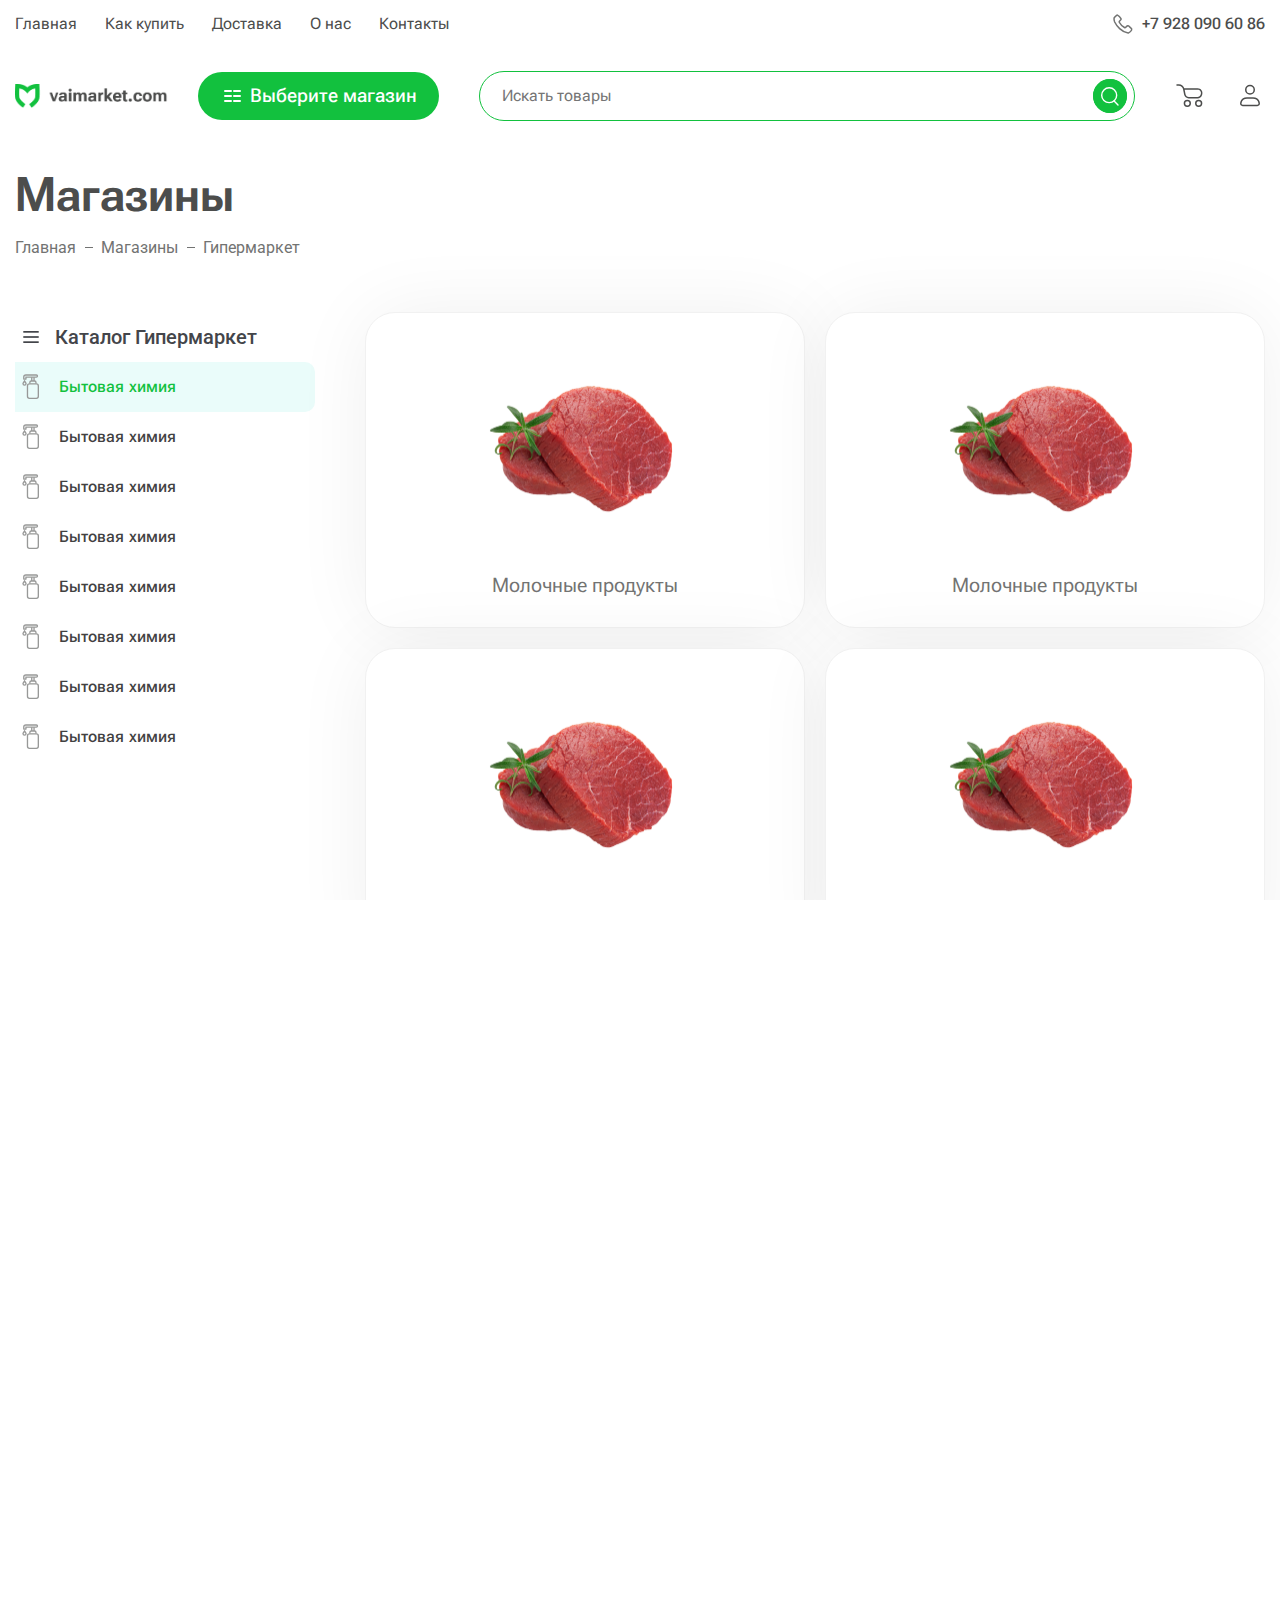
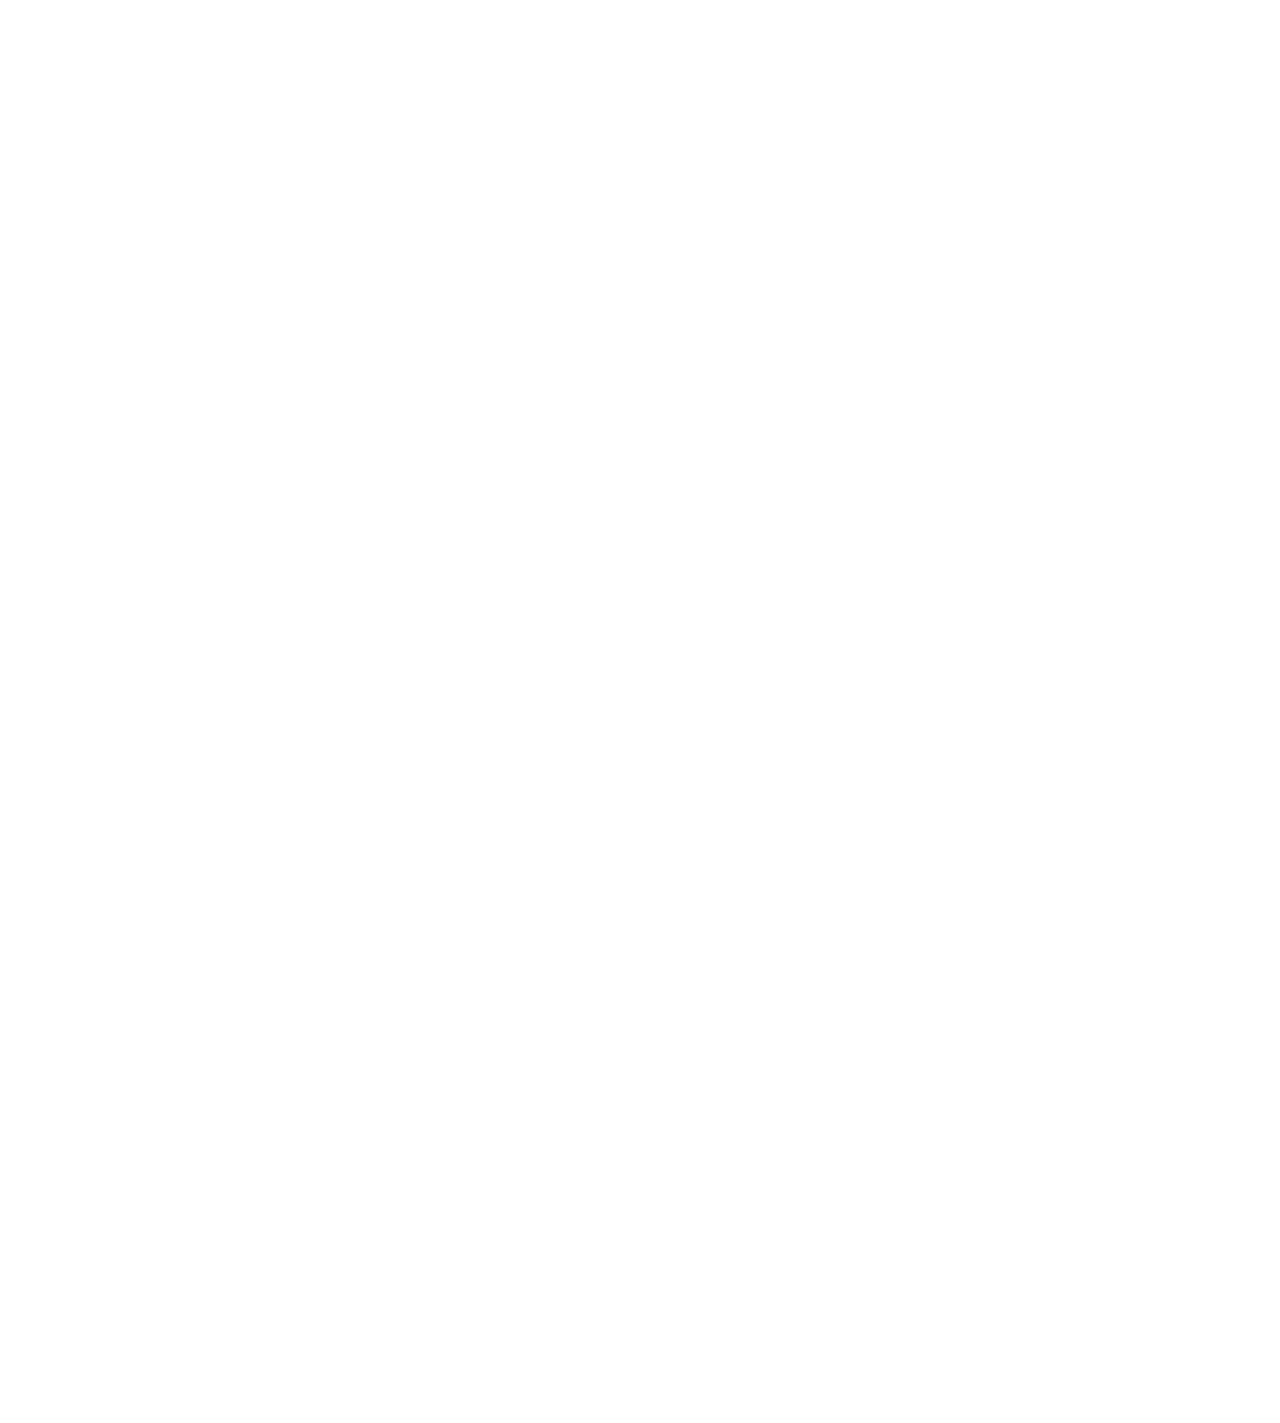
==== shop_page.html @ f9bbd8e8 "Добавлена новая страница" ====
<!DOCTYPE html>
<html lang="en">

<head>
    <meta charset="UTF-8">
    <meta name="viewport" content="width=device-width, initial-scale=1.0">
    <title>Document</title>
    <link rel="stylesheet" href="css/style.min.css">


</head>

<body>
<div class="wrapper">
    <section class="mobile-menu" id="mobile-menu">
        <div class="mobile-menu__container">
            <div class="mobile-menu__close js-close-mobile-menu">
                <img src="assets/icons/close.svg">
            </div>
        </div>
        <div class="mobile-menu__wrapper">
            <div class="mobile-menu__container">
                <div class="mobile-menu__title">
                    Магазины
                </div>
                <ul class="mobile-menu__items">
                    <li class="mobile-menu__item has-submenu" data-id="1">
                        <a href="/">
                            <span class="mobile-menu__item-text">
                                Ваймаркет
                            </span>
                            <span class="mobile-menu__item-icon"></span>
                        </a>
                        <div class="mobile-menu__submenu" data-parent-id="1">
                            <div class="mobile-menu__submenu-header">
                                <div class="mobile-menu__container">
                                    <div class="mobile-menu__submenu-title">

                                    </div>
                                    <div class="mobile-menu__submenu__close js-close-submenu">
                                        <img src="assets/icons/close.svg">
                                    </div>
                                </div>
                            </div>
                            <div class="mobile-menu__container">
                                <ul class="mobile-menu__items">
                                    <li class="mobile-menu__item has-submenu" data-id="2">
                                        <a href="/">
                                            <span class="mobile-menu__item-text">
                                                Под меню 1
                                            </span>
                                            <span class="mobile-menu__item-icon"></span>
                                        </a>
                                        <div class="mobile-menu__submenu" data-parent-id="2">
                                            <div class="mobile-menu__submenu-header">
                                                <div class="mobile-menu__container">
                                                    <div class="mobile-menu__submenu-title">

                                                    </div>
                                                    <div class="mobile-menu__submenu__close js-close-submenu">
                                                        <img src="assets/icons/close.svg">
                                                    </div>
                                                </div>
                                            </div>
                                            <div class="mobile-menu__container">
                                                <ul class="mobile-menu__items">
                                                    <li class="mobile-menu__item" data-id="3">
                                                        <a href="/">
                                                            <span class="mobile-menu__item-text">
                                                                Под под меню 1
                                                            </span>
                                                            <span class="mobile-menu__item-icon"></span>
                                                        </a>
                                                    </li>
                                                </ul>
                                            </div>
                                        </div>
                                    </li>
                                </ul>
                            </div>
                        </div>
                    </li>
                    <li class="mobile-menu__item " data-id="12">
                        <a href="/">
                            <span class="mobile-menu__item-text">
                                Ингфермер
                            </span>
                            <span class="mobile-menu__item-icon"></span>
                        </a>
                    </li>
                    <li class="mobile-menu__item has-submenu" data-id="22">
                        <a href="/">
                            <span class="mobile-menu__item-text">
                                Гипермаркет
                            </span>
                            <span class="mobile-menu__item-icon"></span>
                        </a>
                        <div class="mobile-menu__submenu" data-parent-id="22">
                            <div class="mobile-menu__submenu-header">
                                <div class="mobile-menu__container">
                                    <div class="mobile-menu__submenu-title">

                                    </div>
                                    <div class="mobile-menu__submenu__close js-close-submenu">
                                        <img src="assets/icons/close.svg">
                                    </div>
                                </div>
                            </div>
                            <div class="mobile-menu__container">
                                <ul class="mobile-menu__items">
                                    <li class="mobile-menu__item" data-id="5">
                                        <a href="/">
                                            <span class="mobile-menu__item-text">
                                                Под меню 1
                                            </span>
                                            <span class="mobile-menu__item-icon"></span>
                                        </a>
                                    </li>
                                </ul>
                            </div>
                        </div>
                    </li>
                    <li class="mobile-menu__item has-submenu" data-id="32">
                        <a href="/">
                            <span class="mobile-menu__item-text">
                                Плиевский склад
                            </span>
                            <span class="mobile-menu__item-icon"></span>
                        </a>
                        <div class="mobile-menu__submenu" data-parent-id="32">
                            <div class="mobile-menu__submenu-header">
                                <div class="mobile-menu__container">
                                    <div class="mobile-menu__submenu-title">

                                    </div>
                                    <div class="mobile-menu__submenu__close js-close-submenu">
                                        <img src="assets/icons/close.svg">
                                    </div>
                                </div>
                            </div>
                            <div class="mobile-menu__container">
                                <ul class="mobile-menu__items">
                                    <li class="mobile-menu__item" data-id="5">
                                        <a href="/">
                                            <span class="mobile-menu__item-text">
                                                Под меню 1
                                            </span>
                                            <span class="mobile-menu__item-icon"></span>
                                        </a>
                                    </li>
                                </ul>
                            </div>
                        </div>
                    </li>
                    <li class="mobile-menu__item has-submenu" data-id="42">
                        <a href="/">
                            <span class="mobile-menu__item-text">
                                Дейли
                            </span>
                            <span class="mobile-menu__item-icon"></span>
                        </a>
                        <div class="mobile-menu__submenu" data-parent-id="42">
                            <div class="mobile-menu__submenu-header">
                                <div class="mobile-menu__container">
                                    <div class="mobile-menu__submenu-title">

                                    </div>
                                    <div class="mobile-menu__submenu__close js-close-submenu">
                                        <img src="assets/icons/close.svg">
                                    </div>
                                </div>
                            </div>
                            <div class="mobile-menu__container">
                                <ul class="mobile-menu__items">
                                    <li class="mobile-menu__item" data-id="5">
                                        <a href="/">
                                            <span class="mobile-menu__item-text">
                                                Под меню 1
                                            </span>
                                            <span class="mobile-menu__item-icon"></span>
                                        </a>
                                    </li>
                                </ul>
                            </div>
                        </div>
                    </li>
                    <li class="mobile-menu__item has-submenu" data-id="52">
                        <a href="/">
                            <span class="mobile-menu__item-text">
                                Эдем
                            </span>
                            <span class="mobile-menu__item-icon"></span>
                        </a>
                        <div class="mobile-menu__submenu" data-parent-id="52">
                            <div class="mobile-menu__submenu-header">
                                <div class="mobile-menu__container">
                                    <div class="mobile-menu__submenu-title">

                                    </div>
                                    <div class="mobile-menu__submenu__close js-close-submenu">
                                        <img src="assets/icons/close.svg">
                                    </div>
                                </div>
                            </div>
                            <div class="mobile-menu__container">
                                <ul class="mobile-menu__items">
                                    <li class="mobile-menu__item" data-id="5">
                                        <a href="/">
                                            <span class="mobile-menu__item-text">
                                                Под меню 1
                                            </span>
                                            <span class="mobile-menu__item-icon"></span>
                                        </a>
                                    </li>
                                </ul>
                            </div>
                        </div>
                    </li>
                </ul>
                <hr>
                <ul class="mobile-menu__items">
                    <li class="mobile-menu__item has-submenu" data-id="10">
                        <a href="/">
                            <span class="mobile-menu__item-text">
                                Помощь покупателям
                            </span>
                            <span class="mobile-menu__item-icon"></span>
                        </a>
                        <div class="mobile-menu__submenu" data-parent-id="10">
                            <div class="mobile-menu__submenu-header">
                                <div class="mobile-menu__container">
                                    <div class="mobile-menu__submenu-title">
                                    </div>
                                    <div class="mobile-menu__submenu__close js-close-submenu">
                                        <img src="assets/icons/close.svg">
                                    </div>
                                </div>
                            </div>
                            <div class="mobile-menu__container">
                                <ul class="mobile-menu__items">
                                    <li class="mobile-menu__item" data-id="11">
                                        <a href="/">
                                            <span class="mobile-menu__item-text">
                                                Как купить?
                                            </span>
                                            <span class="mobile-menu__item-icon"></span>
                                        </a>
                                    </li>
                                    <li class="mobile-menu__item" data-id="12">
                                        <a href="/">
                                            <span class="mobile-menu__item-text">
                                                Доставка
                                            </span>
                                            <span class="mobile-menu__item-icon"></span>
                                        </a>
                                    </li>
                                    <li class="mobile-menu__item" data-id="13">
                                        <a href="/">
                                            <span class="mobile-menu__item-text">
                                                О нас
                                            </span>
                                            <span class="mobile-menu__item-icon"></span>
                                        </a>
                                    </li>
                                    <li class="mobile-menu__item" data-id="14">
                                        <a href="/">
                                            <span class="mobile-menu__item-text">
                                                Контакты
                                            </span>
                                            <span class="mobile-menu__item-icon"></span>
                                        </a>
                                    </li>
                                </ul>
                            </div>
                        </div>
                    </li>
                </ul>
            </div>
        </div>
        <div class="mobile-menu__footer">
            <div class="mobile-menu__container">
                <a href="/" class="button button--block button--success mobile-menu__button">
                    <img src="assets/icons/phone_white_icon.svg">
                    <span>+7 928 090-60-86</span>
                </a>
            </div>
        </div>
    </section>
    <header class="header">

        <div class="container">
            <div class="header__wrapper">
                <div class="header__top-bar">
                    <div class="header__nav">
                        <div class="nav">
                            <div class="nav__items">
                                <a class="nav__item">Главная</a>
                                <a class="nav__item">Как купить</a>
                                <a class="nav__item">Доставка</a>
                                <a class="nav__item">О нас</a>
                                <a class="nav__item">Контакты</a>
                            </div>
                        </div>
                    </div>
                    <div class="header__contacts">
                        <div class="contacts">
                            <a class="contacts__phone contacts__phone--with-icon">
                                <span class="contacts__phone-icon"><img src="assets/icons/phone_icon.svg"></span>
                                <span class="contacts__phone-text">+7 928 090 60 86</span>
                            </a>
                        </div>
                    </div>
                </div>
                <div class="header__main">
                    <div class="header__main-left">
                        <div class="header__main-toggle-menu">
                            <button class="toggle-menu js-toggle-menu">
                                <img src="assets/icons/bar_mobile.svg" class="shops-button__icon">
                            </button>
                        </div>
                        <a href="/" class="header__main-logo">
                            <img src="assets/images/logo.png" alt="vaimarket.com" class="logo">
                        </a>
                        <div class="header__main-shops">
                            <button class="shops-button">
                                <img src="assets/icons/bar_icon.svg" class="shops-button__icon">
                                <span class="shops-button__text">Выберите магазин</span>
                            </button>
                        </div>
                    </div>
                    <div class="header__main-center" id="mobile-search">
                        <div class="header__main-search">
                            <div class="search">
                                <input type="text" placeholder="Искать товары" class="search__input">
                                <button class="search__clear-button hide">
                                    <img src="assets/icons/close.svg">
                                </button>
                                <button class="search__button">
                                    <img src="assets/icons/search_icon.svg">
                                </button>
                            </div>
                        </div>
                    </div>
                    <div class="header__main-right">
                        <div class="header__main-controls">
                            <a class="search-button js-open-search">
                                <img src="assets/icons/search_light_icon.svg">
                            </a>
                            <a href="/" class="basket-button">
                                <img src="assets/icons/basket_icon.svg">
                            </a>
                            <a href="/" class="account-button">
                                <img src="assets/icons/user_icon.svg">
                            </a>
                        </div>
                    </div>


                </div>
            </div>
        </div>

    </header>
    <main class="main">
        <section class="page-info">
            <div class="container">
                <div class="page-info__navigation">
                    <a class="page-info__navigation-back-link">
                        Назад
                    </a>
                </div>
                <h1 class="page-info__title">Магазины</h1>
                <div class="page-info__breadcrumbs">
                    <div class="breadcrumbs">
                        <ul class="breadcrumbs__items">
                            <li class="breadcrumbs__item"><a href="">Главная</a></li>
                            <li class="breadcrumbs__item"><a href="">Магазины</a></li>
                            <li class="breadcrumbs__item"><a href="">Гипермаркет</a></li>
                        </ul>
                    </div>
                </div>
            </div>
        </section>
        <div class="container">
            <section class="content-with-sidebar">
                <div class="sidebar">
                    <div class="menu-catalog">
                        <div class="menu-catalog__header">
                            <img src="assets/icons/bar_black_icon.svg" class="menu-catalog__header-icon">
                            <div class="menu-catalog__header-title">
                                Каталог <span clss="js-shop-name">Гипермаркет</span>
                            </div>
                        </div>
                        <div class="menu-catalog__content">
                            <ul class="menu-catalog__items">
                                <li class="menu-catalog__item selected">
                                    <a href="">
                                        <img src="assets/icons/category/chemistry.svg" class="menu-catalog__item-icon">
                                        <span class="menu-catalog__item-text">
                                            Бытовая химия
                                        </span>
                                    </a>
                                </li>
                                <li class="menu-catalog__item">
                                    <a href="">
                                        <img src="assets/icons/category/chemistry.svg" class="menu-catalog__item-icon">
                                        <span class="menu-catalog__item-text">
                                            Бытовая химия
                                        </span>
                                    </a>
                                </li>
                                <li class="menu-catalog__item">
                                    <a href="">
                                        <img src="assets/icons/category/chemistry.svg" class="menu-catalog__item-icon">
                                        <span class="menu-catalog__item-text">
                                            Бытовая химия
                                        </span>
                                    </a>
                                </li>
                                <li class="menu-catalog__item">
                                    <a href="">
                                        <img src="assets/icons/category/chemistry.svg" class="menu-catalog__item-icon">
                                        <span class="menu-catalog__item-text">
                                            Бытовая химия
                                        </span>
                                    </a>
                                </li>
                                <li class="menu-catalog__item">
                                    <a href="">
                                        <img src="assets/icons/category/chemistry.svg" class="menu-catalog__item-icon">
                                        <span class="menu-catalog__item-text">
                                            Бытовая химия
                                        </span>
                                    </a>
                                </li>
                                <li class="menu-catalog__item">
                                    <a href="">
                                        <img src="assets/icons/category/chemistry.svg" class="menu-catalog__item-icon">
                                        <span class="menu-catalog__item-text">
                                            Бытовая химия
                                        </span>
                                    </a>
                                </li>
                                <li class="menu-catalog__item">
                                    <a href="">
                                        <img src="assets/icons/category/chemistry.svg" class="menu-catalog__item-icon">
                                        <span class="menu-catalog__item-text">
                                            Бытовая химия
                                        </span>
                                    </a>
                                </li>
                                <li class="menu-catalog__item">
                                    <a href="">
                                        <img src="assets/icons/category/chemistry.svg" class="menu-catalog__item-icon">
                                        <span class="menu-catalog__item-text">
                                            Бытовая химия
                                        </span>
                                    </a>
                                </li>
                            </ul>
                        </div>
                    </div>
<!--                    <div class="manager-card">-->
<!--                        <div class="manager-card__image">-->
<!--                            <img src="assets/images/blocks/manager-card/manager.png" alt="">-->
<!--                        </div>-->
<!--                        <div class="manager-card__text">Ваш менеджер</div>-->
<!--                        <div class="manager-card__name">Фатима</div>-->
<!--                        <a class="manager-card__phone">+79280906086</a>-->
<!--                        <hr>-->
<!--                        <a class="manager-card__link">Задать вопрос</a>-->
<!--                    </div>-->
                </div>
                <div class="content">
                    <section class="cards-category">
                        <div class="cards-category__items">
                            <a class="cards-category__item">
                                <div class="cards-category__item-image">
                                    <img src="assets/images/cards_category/category.png">
                                </div>
                                <div class="cards-category__item-title">
                                    Молочные продукты
                                </div>
                            </a>
                            <a class="cards-category__item">
                                <div class="cards-category__item-image">
                                    <img src="assets/images/cards_category/category.png">
                                </div>
                                <div class="cards-category__item-title">
                                    Молочные продукты
                                </div>
                            </a>
                            <a class="cards-category__item">
                                <div class="cards-category__item-image">
                                    <img src="assets/images/cards_category/category.png">
                                </div>
                                <div class="cards-category__item-title">
                                    Молочные продукты
                                </div>
                            </a>
                            <a class="cards-category__item">
                                <div class="cards-category__item-image">
                                    <img src="assets/images/cards_category/category.png">
                                </div>
                                <div class="cards-category__item-title">
                                    Молочные продукты
                                </div>
                            </a>
                            <a class="cards-category__item">
                                <div class="cards-category__item-image">
                                    <img src="assets/images/cards_category/category.png">
                                </div>
                                <div class="cards-category__item-title">
                                    Молочные продукты
                                </div>
                            </a>
                            <a class="cards-category__item">
                                <div class="cards-category__item-image">
                                    <img src="assets/images/cards_category/category.png">
                                </div>
                                <div class="cards-category__item-title">
                                    Молочные продукты
                                </div>
                            </a>
                            <a class="cards-category__item">
                                <div class="cards-category__item-image">
                                    <img src="assets/images/cards_category/category.png">
                                </div>
                                <div class="cards-category__item-title">
                                    Молочные продукты
                                </div>
                            </a>
                            <a class="cards-category__item">
                                <div class="cards-category__item-image">
                                    <img src="assets/images/cards_category/category.png">
                                </div>
                                <div class="cards-category__item-title">
                                    Молочные продукты
                                </div>
                            </a>
                            <a class="cards-category__item">
                                <div class="cards-category__item-image">
                                    <img src="assets/images/cards_category/category.png">
                                </div>
                                <div class="cards-category__item-title">
                                    Молочные продукты
                                </div>
                            </a>
                        </div>
                    </section>
                </div>
            </section>
        </div>
        <section class="products-slider-section">
            <div class="container">
                <div class="products-slider-section__title">Хиты продаж</div>
                <div class="products-slider-section__content">
                    <div class="product-slider ">
                        <div class="product-slider__items js-product-slider">
                            <div class="product-slider__item">
                                <div class="product-slider__item-mark product-slider__item-mark--red">
                                    -30%
                                </div>
                                <div class="product-slider__item-image">
                                    <img src="assets/images/blocks/product-slider/image.png">
                                </div>
                                <div class="product-slider__item-price">
                                    <div class="price">
                                        <div class="price__current">
                                            <span class="price__current-value">350</span>
                                            <span class="price__current-unit">₽/кг</span>
                                        </div>
                                        <div class="price__old">
                                            <span class="price__old-value">500</span>
                                            <span class="price__old-unit">₽/кг</span>
                                        </div>
                                    </div>
                                </div>
                                <div class="product-slider__item-title">
                                    Детская каша НАН
                                </div>
                                <div class="product-slider__item-amount product-slider__item-amount--yellow">Мало</div>
                                <div class="product-slider__item-controls">
                                    <button class="button button--primary button--block">В корзину</button>
                                </div>
                            </div>
                            <div class="product-slider__item">
                                <div class="product-slider__item-mark product-slider__item-mark--green">
                                    Хит!
                                </div>
                                <div class="product-slider__item-image">
                                    <img src="assets/images/blocks/product-slider/image.png">
                                </div>
                                <div class="product-slider__item-price">
                                    <div class="price">
                                        <div class="price__current">
                                            <span class="price__current-value">350</span>
                                            <span class="price__current-unit">₽/кг</span>
                                        </div>
                                        <div class="price__old">
                                            <span class="price__old-value">500</span>
                                            <span class="price__old-unit">₽/кг</span>
                                        </div>
                                    </div>
                                </div>
                                <div class="product-slider__item-title">
                                    Детская каша НАН
                                </div>
                                <div class="product-slider__item-amount product-slider__item-amount--red">Нет на
                                    складе
                                </div>
                                <div class="product-slider__item-controls">
                                    <button class="button button--primary button--block">В корзину</button>
                                </div>
                            </div>
                            <div class="product-slider__item">
                                <div class="product-slider__item-mark product-slider__item-mark--green ">
                                    Хит!
                                </div>
                                <div class="product-slider__item-image">
                                    <img src="assets/images/blocks/product-slider/image.png">
                                </div>
                                <div class="product-slider__item-price">
                                    <div class="price">
                                        <div class="price__current">
                                            <span class="price__current-value">350</span>
                                            <span class="price__current-unit">₽/кг</span>
                                        </div>
                                        <div class="price__old">
                                            <span class="price__old-value">500</span>
                                            <span class="price__old-unit">₽/кг</span>
                                        </div>
                                    </div>
                                </div>
                                <div class="product-slider__item-title">
                                    Детская каша НАН
                                </div>
                                <div class="product-slider__item-amount product-slider__item-amount--green">Много</div>
                                <div class="product-slider__item-controls">
                                    <button class="button button--primary button--block">В корзину</button>
                                </div>
                            </div>
                            <div class="product-slider__item">
                                <div class="product-slider__item-mark product-slider__item-mark--green ">
                                    Хит!
                                </div>
                                <div class="product-slider__item-image">
                                    <img src="assets/images/blocks/product-slider/image.png">
                                </div>
                                <div class="product-slider__item-price">
                                    <div class="price">
                                        <div class="price__current">
                                            <span class="price__current-value">350</span>
                                            <span class="price__current-unit">₽/кг</span>
                                        </div>
                                        <div class="price__old">
                                            <span class="price__old-value">500</span>
                                            <span class="price__old-unit">₽/кг</span>
                                        </div>
                                    </div>
                                </div>
                                <div class="product-slider__item-title">
                                    Детская каша НАН
                                </div>
                                <div class="product-slider__item-amount product-slider__item-amount--yellow">Мало</div>
                                <div class="product-slider__item-controls">
                                    <button class="button button--primary button--block">В корзину</button>
                                </div>
                            </div>
                            <div class="product-slider__item">
                                <div class="product-slider__item-mark product-slider__item-mark--green ">
                                    Хит!
                                </div>
                                <div class="product-slider__item-image">
                                    <img src="assets/images/blocks/product-slider/image.png">
                                </div>
                                <div class="product-slider__item-price">
                                    <div class="price">
                                        <div class="price__current">
                                            <span class="price__current-value">350</span>
                                            <span class="price__current-unit">₽/кг</span>
                                        </div>
                                        <div class="price__old">
                                            <span class="price__old-value">500</span>
                                            <span class="price__old-unit">₽/кг</span>
                                        </div>
                                    </div>
                                </div>
                                <div class="product-slider__item-title">
                                    Детская каша НАН
                                </div>
                                <div class="product-slider__item-amount product-slider__item-amount--yellow">Мало</div>
                                <div class="product-slider__item-controls">
                                    <button class="button button--primary button--block">В корзину</button>
                                </div>
                            </div>
                            <div class="product-slider__item">
                                <div class="product-slider__item-mark product-slider__item-mark--green ">
                                    Хит!
                                </div>
                                <div class="product-slider__item-image">
                                    <img src="assets/images/blocks/product-slider/image.png">
                                </div>
                                <div class="product-slider__item-price">
                                    <div class="price">
                                        <div class="price__current">
                                            <span class="price__current-value">350</span>
                                            <span class="price__current-unit">₽/кг</span>
                                        </div>
                                        <div class="price__old">
                                            <span class="price__old-value">500</span>
                                            <span class="price__old-unit">₽/кг</span>
                                        </div>
                                    </div>
                                </div>
                                <div class="product-slider__item-title">
                                    Детская каша НАН
                                </div>
                                <div class="product-slider__item-amount product-slider__item-amount--yellow">Мало</div>
                                <div class="product-slider__item-controls">
                                    <button class="button button--primary button--block">В корзину</button>
                                </div>
                            </div>
                            <div class="product-slider__item">
                                <div class="product-slider__item-mark product-slider__item-mark--green ">
                                    Хит!
                                </div>
                                <div class="product-slider__item-image">
                                    <img src="assets/images/blocks/product-slider/image.png">
                                </div>
                                <div class="product-slider__item-price">
                                    <div class="price">
                                        <div class="price__current">
                                            <span class="price__current-value">350</span>
                                            <span class="price__current-unit">₽/кг</span>
                                        </div>
                                        <div class="price__old">
                                            <span class="price__old-value">500</span>
                                            <span class="price__old-unit">₽/кг</span>
                                        </div>
                                    </div>
                                </div>
                                <div class="product-slider__item-title">
                                    Детская каша НАН
                                </div>
                                <div class="product-slider__item-amount product-slider__item-amount--yellow">Мало</div>
                                <div class="product-slider__item-controls">
                                    <button class="button button--primary button--block">В корзину</button>
                                </div>
                            </div>
                            <div class="product-slider__item">
                                <div class="product-slider__item-mark product-slider__item-mark--green ">
                                    Хит!
                                </div>
                                <div class="product-slider__item-image">
                                    <img src="assets/images/blocks/product-slider/image.png">
                                </div>
                                <div class="product-slider__item-price">
                                    <div class="price">
                                        <div class="price__current">
                                            <span class="price__current-value">350</span>
                                            <span class="price__current-unit">₽/кг</span>
                                        </div>
                                        <div class="price__old">
                                            <span class="price__old-value">500</span>
                                            <span class="price__old-unit">₽/кг</span>
                                        </div>
                                    </div>
                                </div>
                                <div class="product-slider__item-title">
                                    Детская каша НАН
                                </div>
                                <div class="product-slider__item-amount product-slider__item-amount--yellow">Мало</div>
                                <div class="product-slider__item-controls">
                                    <button class="button button--primary button--block">В корзину</button>
                                </div>
                            </div>
                        </div>
                        <div class="product-slider__controls">
                            <button class="button button--default button--block js-show-more-products">
                                <span>Показать ещё</span>
                                <span class="button__icon button__icon--right"><img src="assets/icons/arrow.svg"</span>
                            </button>
                        </div>
                    </div>
                </div>
            </div>
        </section>
    </main>
    <footer class="footer">
        <div class="container">
            <div class="footer__wrapper">
                <div class="footer__top-bar">
                    <a href="/" class="footer__logo">
                        <img src="assets/images/logo.png" class="logo">
                    </a>
                    <div class="footer__app-links">
                        <div class="app-links">
                            <div class="app-links__items">
                                <a href="" class="app-links__item">
                                    <img src="assets/images/gplay.png">
                                </a>
                                <a href="" class="app-links__item">
                                    <img src="assets/images/appstore.png">
                                </a>
                            </div>
                        </div>
                    </div>
                </div>
                <div class="footer__main">
                    <div class="footer__main-left">
                        <div class="footer-menu">
                            <ul class="footer-menu__items footer-menu__items--mobile">
                                <li>
                                    <a class="footer-menu__item">Как купить</a>
                                </li>
                                <li>
                                    <a class="footer-menu__item">Доставка</a>
                                </li>
                                <li>
                                    <a class="footer-menu__item">Контакты</a>
                                </li>
                                <li>
                                    <a class="footer-menu__item">О нас</a>
                                </li>
                            </ul>
                            <ul class="footer-menu__items">
                                <li>
                                    <a class="footer-menu__item">Как купить</a>
                                </li>
                                <li>
                                    <a class="footer-menu__item">Доставка</a>
                                </li>
                                <li>
                                    <a class="footer-menu__item">Акции</a>
                                </li>
                            </ul>
                            <ul class="footer-menu__items hidden-mobile">
                                <li>
                                    <a class="footer-menu__item">Контакты</a>
                                </li>
                                <li>
                                    <a class="footer-menu__item">О нас</a>
                                </li>
                                <li>
                                    <a class="footer-menu__item">Партнерам</a>
                                </li>
                            </ul>
                            <ul class="footer-menu__items hidden-mobile">
                                <li>
                                    <a class="footer-menu__item">Вопросы и ответы</a>
                                </li>
                                <li>
                                    <a class="footer-menu__item">Вакансии</a>
                                </li>
                            </ul>
                        </div>
                        <div class="footer-copyright">
                            2022 vaimarket - Правила использования
                        </div>
                    </div>
                    <div class="footer__main-right">
                        <div class="footer-contacts">
                            <div class="footer-contacts__phone">
                                <img src="assets/icons/phone_icon.svg" alt="" class="footer-contacts__icon">
                                +79280906086
                            </div>
                            <div class="footer-contacts__email">
                                <img src="assets/icons/emai_icon.svg" alt="" class="footer-contacts__icon">
                                vaimarket.com@gmail.com
                            </div>
                        </div>
                        <div class="footer-subscribe">
                            <a href="/" class="footer-subscribe__button">
                                <span class="footer-subscribe__button-icon"><img src="assets/icons/tg_light.svg"></span>
                                <span class="footer-subscribe__button-text">Подписаться на рассылку</span>
                            </a>
                        </div>
                        <div class="footer-social">
                            <div class="social">
                                <div class="social__items">
                                    <a href="/" class="social__item">
                                        <img src="assets/icons/instagram'.svg">
                                    </a>
                                    <a href="/" class="social__item">
                                        <img src="assets/icons/tg.svg">
                                    </a>
                                    <a href="/" class="social__item">
                                        <img src="assets/icons/vk.svg">
                                    </a>
                                </div>
                            </div>
                        </div>
                    </div>
                </div>
            </div>
        </div>
    </footer>
</div>
<script src="js/main.min.js"></script>
</body>

</html>
---- css/style.min.css ----
@import"https://fonts.googleapis.com/css2?family=Roboto:wght@400;500&display=swap";@import"https://fonts.googleapis.com/css2?family=Roboto+Flex:opsz,wght@8..144,400;8..144,500;8..144,600;8..144,700&display=swap";html{-webkit-box-sizing:border-box;box-sizing:border-box}*,*::after,*::before{-webkit-box-sizing:inherit;box-sizing:inherit}ul[class],ol[class]{padding:0}body,h1,h2,h3,h4,h5,h6,p,ul,ol,li,figure,figcaption,blockquote,dl,dd{margin:0}ul[class]{list-style:none}img{max-width:100%;display:block}input,button,textarea,select{font:inherit}a{text-decoration:none}button{background:rgba(0,0,0,0);border:none;padding:0;cursor:pointer}.slick-slider{position:relative;display:block;-webkit-box-sizing:border-box;box-sizing:border-box;-webkit-touch-callout:none;-webkit-user-select:none;-moz-user-select:none;-ms-user-select:none;user-select:none;-ms-touch-action:pan-y;touch-action:pan-y;-webkit-tap-highlight-color:rgba(0,0,0,0)}.slick-list{position:relative;overflow:hidden;display:block;margin:0;padding:0}.slick-list:focus{outline:none}.slick-list.dragging{cursor:pointer;cursor:hand}.slick-slider .slick-track,.slick-slider .slick-list{-webkit-transform:translate3d(0, 0, 0);-ms-transform:translate3d(0, 0, 0);transform:translate3d(0, 0, 0)}.slick-track{position:relative;left:0;top:0;display:block;margin-left:auto;margin-right:auto}.slick-track:before,.slick-track:after{content:"";display:table}.slick-track:after{clear:both}.slick-loading .slick-track{visibility:hidden}.slick-slide{float:left;height:100%;min-height:1px;display:none}[dir=rtl] .slick-slide{float:right}.slick-slide img{display:block}.slick-slide.slick-loading img{display:none}.slick-slide.dragging img{pointer-events:none}.slick-initialized .slick-slide{display:block}.slick-loading .slick-slide{visibility:hidden}.slick-vertical .slick-slide{display:block;height:auto;border:1px solid rgba(0,0,0,0)}.slick-arrow.slick-hidden{display:none}.slick-loading .slick-list{background:#fff url("./ajax-loader.gif") center center no-repeat}@font-face{font-family:"slick";src:url("./fonts/slick.eot");src:url("./fonts/slick.eot?#iefix") format("embedded-opentype"),url("./fonts/slick.woff") format("woff"),url("./fonts/slick.ttf") format("truetype"),url("./fonts/slick.svg#slick") format("svg");font-weight:normal;font-style:normal}.slick-prev,.slick-next{position:absolute;display:block;height:20px;width:20px;line-height:0px;font-size:0px;cursor:pointer;background:rgba(0,0,0,0);color:rgba(0,0,0,0);top:50%;-webkit-transform:translate(0, -50%);-ms-transform:translate(0, -50%);transform:translate(0, -50%);padding:0;border:none;outline:none}.slick-prev:hover,.slick-prev:focus,.slick-next:hover,.slick-next:focus{outline:none;background:rgba(0,0,0,0);color:rgba(0,0,0,0)}.slick-prev:hover:before,.slick-prev:focus:before,.slick-next:hover:before,.slick-next:focus:before{opacity:1}.slick-prev.slick-disabled:before,.slick-next.slick-disabled:before{opacity:.25}.slick-prev:before,.slick-next:before{font-family:"slick";font-size:20px;line-height:1;color:#fff;opacity:.75;-webkit-font-smoothing:antialiased;-moz-osx-font-smoothing:grayscale}.slick-prev{left:-25px}[dir=rtl] .slick-prev{left:auto;right:-25px}.slick-prev:before{content:"←"}[dir=rtl] .slick-prev:before{content:"→"}.slick-next{right:-25px}[dir=rtl] .slick-next{left:-25px;right:auto}.slick-next:before{content:"→"}[dir=rtl] .slick-next:before{content:"←"}.slick-dotted.slick-slider{margin-bottom:30px}.slick-dots{position:absolute;bottom:-25px;list-style:none;display:block;text-align:center;padding:0;margin:0;width:100%}.slick-dots li{position:relative;display:inline-block;height:20px;width:20px;margin:0 5px;padding:0;cursor:pointer}.slick-dots li button{border:0;background:rgba(0,0,0,0);display:block;height:20px;width:20px;outline:none;line-height:0px;font-size:0px;color:rgba(0,0,0,0);padding:5px;cursor:pointer}.slick-dots li button:hover,.slick-dots li button:focus{outline:none}.slick-dots li button:hover:before,.slick-dots li button:focus:before{opacity:1}.slick-dots li button:before{position:absolute;top:0;left:0;content:"•";width:20px;height:20px;font-family:"slick";font-size:6px;line-height:20px;text-align:center;color:#000;opacity:.25;-webkit-font-smoothing:antialiased;-moz-osx-font-smoothing:grayscale}.slick-dots li.slick-active button:before{color:#000;opacity:.75}html,body{height:100%;background:#fff;font-size:14px;color:#4c4d4c;font-family:"Roboto Flex",sans-serif;overflow-x:hidden}@media(min-width: 767.98px){html,body{font-size:16px}}.wrapper{display:-webkit-box;display:-ms-flexbox;display:flex;-webkit-box-orient:vertical;-webkit-box-direction:normal;-ms-flex-direction:column;flex-direction:column;min-height:100%;padding-top:54px}@media(min-width: 767.98px){.wrapper{padding-top:0}}.main{-webkit-box-flex:1;-ms-flex:1 0 auto;flex:1 0 auto}.footer{-webkit-box-flex:0;-ms-flex:0 0 auto;flex:0 0 auto}.container{width:100%;max-width:1290px;margin:0 auto;padding:0 15px}a,button{cursor:pointer;text-decoration:none}.hide{opacity:0}.hidden{display:none !important}.logo{max-width:153px;width:100%}.header{position:fixed;top:0;background-color:#fff;width:100%;z-index:99}@media(min-width: 767.98px){.header{position:initial}}.header__top-bar{display:none;-webkit-box-pack:justify;-ms-flex-pack:justify;justify-content:space-between}@media(min-width: 767.98px){.header__top-bar{display:-webkit-box;display:-ms-flexbox;display:flex}}.header__wrapper{position:relative}.header__contacts{display:-webkit-box;display:-ms-flexbox;display:flex;-webkit-box-align:center;-ms-flex-align:center;align-items:center}.header__main{display:-webkit-box;display:-ms-flexbox;display:flex;padding:12px 0;-webkit-box-pack:justify;-ms-flex-pack:justify;justify-content:space-between}@media(min-width: 767.98px){.header__main{padding:23px 0}}.header__main-left{display:-webkit-box;display:-ms-flexbox;display:flex;margin-right:20px;-webkit-box-align:center;-ms-flex-align:center;align-items:center}.header__main-center{z-index:98;display:block;position:fixed;top:54px;left:0;width:100%;margin-right:0;background:#fff;-webkit-transition:height .1s ease-in;-o-transition:height .1s ease-in;transition:height .1s ease-in;height:0;overflow:hidden;padding:0 15px}.header__main-center.open{padding:5px 15px;height:60px}@media(min-width: 767.98px){.header__main-center{height:initial;display:-webkit-box;display:-ms-flexbox;display:flex;position:initial;width:calc(100% - 251px - 153px - 120px - 20px - 20px - 30px);padding:0;margin-right:20px;-webkit-box-align:center;-ms-flex-align:center;align-items:center}}.header__main-right{display:-webkit-box;display:-ms-flexbox;display:flex;max-width:180px;-webkit-box-align:center;-ms-flex-align:center;align-items:center}@media(min-width: 767.98px){.header__main-right{max-width:120px}}.header__main-logo{display:-webkit-box;display:-ms-flexbox;display:flex;-webkit-box-align:center;-ms-flex-align:center;align-items:center;min-width:132px;margin-right:0}@media(min-width: 767.98px){.header__main-logo{min-width:153px;margin-right:30px}}.header__main-search{width:100%}.header__main-controls{display:-webkit-box;display:-ms-flexbox;display:flex;margin:0 -7.5px}@media(min-width: 767.98px){.header__main-controls{margin:0 -15px}}.footer{background-color:#eefff3;padding:20px 0 30px}@media(min-width: 767.98px){.footer{padding:30px 0}}.footer__top-bar{display:none;-webkit-box-pack:justify;-ms-flex-pack:justify;justify-content:space-between;border-bottom:1px solid #dadfe7}@media(min-width: 767.98px){.footer__top-bar{display:-webkit-box;display:-ms-flexbox;display:flex}}.footer__logo{display:-webkit-box;display:-ms-flexbox;display:flex;-webkit-box-align:center;-ms-flex-align:center;align-items:center}.footer__logo .logo{max-width:174px}.footer__main{display:-webkit-box;display:-ms-flexbox;display:flex;-webkit-box-orient:vertical;-webkit-box-direction:normal;-ms-flex-direction:column;flex-direction:column}@media(min-width: 767.98px){.footer__main{margin:30px 0 0;-webkit-box-orient:horizontal;-webkit-box-direction:normal;-ms-flex-direction:row;flex-direction:row}}.footer__main-left{display:-webkit-box;display:-ms-flexbox;display:flex;-ms-flex-wrap:wrap;flex-wrap:wrap;width:100%}@media(min-width: 767.98px){.footer__main-left{margin-right:30px;width:calc(100% - 290px)}}.footer__main-right{width:100%}@media(min-width: 767.98px){.footer__main-right{width:260px}}.footer-menu{display:-webkit-box;display:-ms-flexbox;display:flex;width:100%}@media(min-width: 767.98px){.footer-menu{width:inherit}}.footer-menu__items{display:none;-webkit-box-orient:vertical;-webkit-box-direction:normal;-ms-flex-direction:column;flex-direction:column;margin-right:110px}.footer-menu__items:last-child{margin-right:0}@media(min-width: 767.98px){.footer-menu__items{display:-webkit-box;display:-ms-flexbox;display:flex}}.footer-menu__items--mobile{display:-webkit-box;display:-ms-flexbox;display:flex;-webkit-box-orient:horizontal;-webkit-box-direction:normal;-ms-flex-direction:row;flex-direction:row;-webkit-box-pack:justify;-ms-flex-pack:justify;justify-content:space-between;margin-right:0;width:100%;margin-bottom:40px}@media(min-width: 767.98px){.footer-menu__items--mobile{display:none}}@media(min-width: 767.98px){.footer-menu__items li{margin-bottom:15px}}.footer-menu__item{font-family:"Roboto",sans-serif;font-style:normal;font-weight:400;line-height:19px;color:#727372}.footer-copyright{width:100%;font-family:"Roboto",sans-serif;font-style:normal;font-weight:400;line-height:19px;color:#727372;display:none}@media(min-width: 767.98px){.footer-copyright{display:block}}.footer-contacts{font-style:normal;font-weight:400;line-height:22px;color:#727372;margin-bottom:30px}@media(min-width: 767.98px){.footer-contacts{margin-bottom:0px}}.footer-contacts__phone{display:-webkit-box;display:-ms-flexbox;display:flex;margin-bottom:10px}.footer-contacts__email{display:-webkit-box;display:-ms-flexbox;display:flex;margin-bottom:10px}.footer-contacts__icon{margin-right:10px;width:24px}.footer-subscribe{padding:14px 0;display:none}@media(min-width: 767.98px){.footer-subscribe{display:block}}.content-with-sidebar{width:100%;display:-webkit-box;display:-ms-flexbox;display:flex;-webkit-box-pack:justify;-ms-flex-pack:justify;justify-content:space-between;margin:55px 0}.content-with-sidebar .sidebar{display:none}@media(min-width: 1023.98px){.content-with-sidebar .sidebar{display:block;width:300px}}.content-with-sidebar .content{width:100%}@media(min-width: 1023.98px){.content-with-sidebar .content{width:calc(100% - 350px)}}.button{font-style:normal;font-weight:400;font-size:14px;line-height:20px;border-radius:33px;padding:8.5px 20px;color:#4c4d4c;display:-webkit-box;display:-ms-flexbox;display:flex;-webkit-box-align:center;-ms-flex-align:center;align-items:center;-webkit-box-pack:center;-ms-flex-pack:center;justify-content:center;-webkit-transition:all .2s ease-in;-o-transition:all .2s ease-in;transition:all .2s ease-in}@media(min-width: 767.98px){.button{padding:10px 20px;font-size:16px}}.button img{margin-right:5px}.button__icon{width:11px;height:13px}.button__icon img{-o-object-position:center;object-position:center;-o-object-fit:contain;object-fit:contain}.button__icon--left{margin-right:5px}.button__icon--right{margin-left:5px}.button--default{background-color:#fff;border:1px solid #dadfe7}.button--success{color:#fff;background-color:#12c13e;border:1px solid #12c13e}.button--primary{color:#fff;background-color:#12c13e;border:1px solid #12c13e}.button--primary:hover{background-color:rgba(0,0,0,0);color:#12c13e}.button--block{width:100%}.shops-button{-webkit-box-align:center;-ms-flex-align:center;align-items:center;-webkit-box-pack:center;-ms-flex-pack:center;justify-content:center;padding:12px 22px;gap:6px;background:#12c13e;border-radius:48px;color:#fff;font-style:normal;font-weight:500;font-size:19px;line-height:24px;cursor:pointer;max-width:251px;width:100%;-webkit-transition:all .1s ease-in;-o-transition:all .1s ease-in;transition:all .1s ease-in;display:none}@media(min-width: 767.98px){.shops-button{display:-webkit-box;display:-ms-flexbox;display:flex}}.shops-button__icon{width:24px;height:24px}.toggle-menu{display:-webkit-box;display:-ms-flexbox;display:flex;-webkit-box-align:center;-ms-flex-align:center;align-items:center;-webkit-box-pack:center;-ms-flex-pack:center;justify-content:center;width:48px;height:30px;background:#12c13e;border-radius:48px;color:#fff;-webkit-transition:all .1s ease-in;-o-transition:all .1s ease-in;transition:all .1s ease-in;margin-right:20px;cursor:pointer}@media(min-width: 767.98px){.toggle-menu{display:none}}.toggle-menu__icon{width:24px;height:24px}.search-button,.basket-button,.account-button{cursor:pointer;display:-webkit-box;display:-ms-flexbox;display:flex;-webkit-box-align:center;-ms-flex-align:center;align-items:center;margin:0 7.5px}@media(min-width: 767.98px){.search-button,.basket-button,.account-button{margin:0 15px}}.search-button img,.basket-button img,.account-button img{width:24px;height:24px}@media(min-width: 767.98px){.search-button img,.basket-button img,.account-button img{width:30px;height:30px}}@media(min-width: 767.98px){.search-button{display:none}}.footer-subscribe__button{display:-webkit-box;display:-ms-flexbox;display:flex;color:#12c13e;padding:12px 14px;border:1px solid #12c13e;-webkit-box-align:center;-ms-flex-align:center;align-items:center;border-radius:33px;-webkit-transition:all .1s ease-in;-o-transition:all .1s ease-in;transition:all .1s ease-in}.footer-subscribe__button-icon{margin-right:10px}.footer-subscribe__button-icon img{width:18px;height:18px}.footer-subscribe__button-text{font-family:"Roboto",sans-serif;font-style:normal;font-weight:500;line-height:19px}.search{position:relative}.search__input{border:1px solid #12c13e;border-radius:90px;padding:12px 64px 12px 22px;font-style:normal;font-weight:400;font-size:16px;line-height:24px;width:100%}.search__button{position:absolute;right:8px;top:8px;cursor:pointer;border-radius:50%;background:#12c13e}.search__clear-button{position:absolute;right:54px;top:calc(50% - 12px);cursor:pointer;border-radius:50%;-webkit-transition:all .1s ease-in;-o-transition:all .1s ease-in;transition:all .1s ease-in}.search__clear-button img{width:24px;height:24px}.nav__items{padding:13px 0;display:-webkit-box;display:-ms-flexbox;display:flex}.nav__item{font-style:normal;font-weight:400;line-height:22px;margin-right:28px}.nav__item:last-child{margin-right:0}.contacts__phone{display:-webkit-box;display:-ms-flexbox;display:flex;-webkit-box-align:center;-ms-flex-align:center;align-items:center;font-style:normal;font-weight:500;line-height:24px}.contacts__phone-icon{margin-right:5px;width:28px;height:28px}.social{margin:5px}.social__items{display:-webkit-box;display:-ms-flexbox;display:flex}.social__item{margin-right:20px}.social__item:last-child{margin-right:0}.social__item img{border-radius:50%}.app-links{padding-bottom:25px}.app-links__items{display:-webkit-box;display:-ms-flexbox;display:flex}.app-links__item{margin-right:10px}.app-links__item:last-child{margin-right:0}.app-links__item img{width:125px}.breadcrumbs{margin-bottom:10px}.breadcrumbs__items{display:-webkit-box;display:-ms-flexbox;display:flex}.breadcrumbs__item{display:-webkit-box;display:-ms-flexbox;display:flex;-webkit-box-align:center;-ms-flex-align:center;align-items:center}.breadcrumbs__item:after{width:8px;height:1px;display:block;content:"";background-color:#727372;margin-right:8px}.breadcrumbs__item:last-child{margin-right:0}.breadcrumbs__item:last-child:after{content:none}.breadcrumbs__item a{font-family:"Roboto",sans-serif;font-style:normal;font-weight:400;line-height:19px;color:#727372;margin-right:9px}.mobile-menu{position:fixed;top:0;left:-100%;width:100%;height:100vh;background-color:#fff;overflow-x:hidden;z-index:9999;-webkit-transition:left .2s ease-in;-o-transition:left .2s ease-in;transition:left .2s ease-in}.mobile-menu.open{left:0}.mobile-menu__container{padding:0 25px 0 20px}.mobile-menu__footer{margin-top:20px}.mobile-menu__header-title{font-style:normal;font-weight:700;font-size:16px;line-height:20px;color:#252725;display:block}.mobile-menu__close{position:absolute;right:25px;top:15px}.mobile-menu__title{margin-top:30px;font-style:normal;font-weight:700;font-size:16px;line-height:20px;color:#252725;margin-bottom:15px}.mobile-menu__items{display:-webkit-box;display:-ms-flexbox;display:flex;-webkit-box-orient:vertical;-webkit-box-direction:normal;-ms-flex-direction:column;flex-direction:column;margin-bottom:10px}.mobile-menu__submenu{width:100%;background-color:#fff;top:0;left:100%;position:absolute;-webkit-transition:left .2s ease-in;-o-transition:left .2s ease-in;transition:left .2s ease-in;height:100vh}.mobile-menu__submenu.open{left:0}.mobile-menu__submenu-header{padding:10px 0;background:#f7f7f7;margin-bottom:12px}.mobile-menu__submenu-header .mobile-menu__container{display:-webkit-box;display:-ms-flexbox;display:flex;-webkit-box-align:center;-ms-flex-align:center;align-items:center;-webkit-box-pack:justify;-ms-flex-pack:justify;justify-content:space-between}.mobile-menu__submenu-title{font-style:normal;font-weight:700;font-size:14px;line-height:18px;color:#252725}.mobile-menu__item{width:100%;margin-bottom:8px;cursor:pointer}.mobile-menu__item a{width:100%;font-style:normal;font-weight:400;font-size:14px;line-height:20px;display:-webkit-box;display:-ms-flexbox;display:flex;-webkit-box-align:center;-ms-flex-align:center;align-items:center;color:#4c4d4c;-webkit-box-pack:justify;-ms-flex-pack:justify;justify-content:space-between}.mobile-menu__item-icon{background-image:url("/assets/icons/arrow-menu.svg");background-repeat:no-repeat;background-size:contain;width:7px;height:14px;display:none}.mobile-menu__item.has-submenu>a>.mobile-menu__item-icon{display:block}.mobile-menu__button{font-family:"Roboto",sans-serif;font-style:normal;font-weight:500;font-size:16px;line-height:19px}.mobile-menu hr{border:none;border-bottom:1px solid #dadfe7;margin:10px 0}.page-info{margin:12px 0 23px}@media(min-width: 767.98px){.page-info{margin:23px 0}}.page-info__title{font-style:normal;font-weight:500;font-size:24px;line-height:28px;margin-bottom:15px}@media(min-width: 767.98px){.page-info__title{font-weight:600;font-size:48px;line-height:56px}}.page-info__breadcrumbs{display:none}@media(min-width: 767.98px){.page-info__breadcrumbs{display:block}}.page-info__navigation{display:-webkit-box;display:-ms-flexbox;display:flex}@media(min-width: 767.98px){.page-info__navigation{display:none}}.page-info__navigation{margin-left:-5px;margin-bottom:15px}.page-info__navigation-back-link{font-style:normal;font-weight:400;font-size:14px;line-height:20px;color:#4a4f4a;display:-webkit-box;display:-ms-flexbox;display:flex;cursor:pointer;-webkit-box-align:center;-ms-flex-align:center;align-items:center}.page-info__navigation-back-link:before{margin-right:2px;width:24px;height:24px;display:block;content:"";background-image:url("/assets/icons/arrow_left_icon.svg");background-size:24px 24px;background-position:center center;background-repeat:no-repeat}.region-section{margin-bottom:100px}@media(min-width: 767.98px){.region-section{margin-bottom:200px}}.region-section__wrapper{display:-webkit-box;display:-ms-flexbox;display:flex;-webkit-box-orient:vertical;-webkit-box-direction:normal;-ms-flex-direction:column;flex-direction:column;position:relative;padding:25px 0px 20px;border:1px solid #ced2da;border-radius:20px}@media(min-width: 767.98px){.region-section__wrapper{-webkit-box-orient:horizontal;-webkit-box-direction:normal;-ms-flex-direction:row;flex-direction:row;-webkit-box-pack:justify;-ms-flex-pack:justify;justify-content:space-between;padding:45px 80px 8px 80px}}@media(min-width: 1023.98px){.region-section__wrapper{padding:45px 170px 8px 80px}}.region-section__content{position:relative;width:100%}@media(min-width: 767.98px){.region-section__content{width:calc(100% - 327px - 40px)}}@media(min-width: 1023.98px){.region-section__content{width:calc(100% - 327px - 90px)}}.region-section__title{font-size:18px;line-height:22px;margin-left:25px;margin-right:17px;font-style:normal;font-weight:700}@media(min-width: 767.98px){.region-section__title{font-size:32px;line-height:36px;margin:0}}.region-section__bg{display:block;width:195px;position:absolute;right:0}@media(min-width: 767.98px){.region-section__bg{width:327px;margin-top:5px;position:initial}}.region-section__bg-image{width:100%}.region-section__bg-image svg{width:100%}.regions{position:relative;margin:40px 21px 0px 21px}@media(min-width: 767.98px){.regions{margin:80px 0}}.regions__items{width:160px;height:405px;overflow-y:hidden;-webkit-transition:all .5s ease-in;-o-transition:all .5s ease-in;transition:all .5s ease-in}@media(min-width: 424.98px){.regions__items{overflow-y:initial;width:300px;-webkit-column-count:2;-moz-column-count:2;column-count:2}}@media(min-width: 767.98px){.regions__items{overflow-y:initial;width:initial;-webkit-column-count:2;-moz-column-count:2;column-count:2;height:480px}}@media(min-width: 1023.98px){.regions__items{-webkit-column-count:3;-moz-column-count:3;column-count:3;height:340px}}.regions__items.open{height:auto}.regions__item{margin-bottom:12px}.regions__item a{font-style:normal;font-size:12px;line-height:20px;color:#4c4d4c;display:-webkit-box;display:-ms-flexbox;display:flex;-webkit-box-align:center;-ms-flex-align:center;align-items:center}@media(min-width: 767.98px){.regions__item a{font-size:16px;line-height:22px}}.regions__item a:before{content:"";width:16px;height:16px;margin-right:6px;display:block;background-image:url("/assets/icons/map_marker_icon.svg")}.regions__toggle-button{margin:20px 20px 0;width:calc(100% - 40px);z-index:50}@media(min-width: 767.98px){.regions__toggle-button{display:none}}.shop-benefits-section{display:-webkit-box;display:-ms-flexbox;display:flex;-webkit-box-orient:vertical;-webkit-box-direction:normal;-ms-flex-direction:column;flex-direction:column;margin-bottom:50px}@media(min-width: 767.98px){.shop-benefits-section{margin-bottom:100px}}.shop-benefits-section__title{font-size:18px;line-height:22px;text-align:left;margin-bottom:40px;font-style:normal;font-weight:700}@media(min-width: 767.98px){.shop-benefits-section__title{font-size:32px;line-height:36px;text-align:center;margin-bottom:60px}}.shop-benefits{display:-webkit-box;display:-ms-flexbox;display:flex;-webkit-box-orient:vertical;-webkit-box-direction:normal;-ms-flex-direction:column;flex-direction:column;-webkit-box-align:center;-ms-flex-align:center;align-items:center}.shop-benefits__items{display:-webkit-box;display:-ms-flexbox;display:flex;-ms-flex-wrap:wrap;flex-wrap:wrap;max-width:1048px;padding:0 15px}@media(min-width: 1023.98px){.shop-benefits__items{padding:0;margin:0 -45px}}.shop-benefits__item{width:100%;display:-webkit-box;display:-ms-flexbox;display:flex;-webkit-box-align:center;-ms-flex-align:center;align-items:center;-webkit-box-orient:horizontal;-webkit-box-direction:normal;-ms-flex-direction:row;flex-direction:row;margin:0 0 25px 0}.shop-benefits__item:last-child{margin:0}@media(min-width: 1023.98px){.shop-benefits__item{-webkit-box-orient:vertical;-webkit-box-direction:normal;-ms-flex-direction:column;flex-direction:column;-webkit-box-align:center;-ms-flex-align:center;align-items:center;width:calc(25% - 90px);margin:0 45px}}.shop-benefits__item-image{width:48px;height:48px;margin-right:10px}@media(min-width: 1023.98px){.shop-benefits__item-image{width:68px;height:68px;margin-right:0;margin-bottom:10px}}.shop-benefits__item-text{font-style:normal;font-weight:400;font-size:16px;line-height:21px;text-align:left;color:#727372}@media(min-width: 1023.98px){.shop-benefits__item-text{text-align:center}}.shops-section{display:-webkit-box;display:-ms-flexbox;display:flex;-webkit-box-orient:vertical;-webkit-box-direction:normal;-ms-flex-direction:column;flex-direction:column;margin-top:20px;margin-bottom:100px}.shops{width:100%}.shops__items{height:252px;overflow:hidden;opacity:0}@media(min-width: 767.98px){.shops__items{opacity:1;overflow:initial;height:auto;display:-ms-grid;display:grid;gap:20px;-ms-grid-columns:(1fr)[2];grid-template-columns:repeat(2, 1fr)}}@media(min-width: 1023.98px){.shops__items{-ms-grid-columns:(1fr)[3];grid-template-columns:repeat(3, 1fr)}}@media(min-width: 1365.98px){.shops__items{-ms-grid-columns:(1fr)[4];grid-template-columns:repeat(4, 1fr)}}.shops__item{display:-webkit-box;display:-ms-flexbox;display:flex;padding:9px 18px 9px 9px;background:#c8ffd6;border-radius:12px;-webkit-box-pack:justify;-ms-flex-pack:justify;justify-content:space-between;-webkit-transition:all .2s ease-in;-o-transition:all .2s ease-in;transition:all .2s ease-in;margin:5px}@media(min-width: 767.98px){.shops__item{margin:0}}.shops__item:hover{-webkit-transform:scale(1.01);-ms-transform:scale(1.01);transform:scale(1.01)}.shops__item__content{display:-webkit-box;display:-ms-flexbox;display:flex;-webkit-box-orient:vertical;-webkit-box-direction:normal;-ms-flex-direction:column;flex-direction:column;-webkit-box-pack:justify;-ms-flex-pack:justify;justify-content:space-between}.shops__item-info{color:#12c13e;margin-left:12px}.shops__item-title{font-style:normal;font-weight:700;font-size:20px;line-height:23px;margin-top:12px;margin-bottom:2px}.shops__item-label{font-style:normal;font-weight:400;font-size:14px;line-height:20px}.shops__item-footer{display:-webkit-box;display:-ms-flexbox;display:flex;-webkit-box-align:center;-ms-flex-align:center;align-items:center}.shops__item__image{width:100px;height:100px}.shops__item__image img{width:100%;height:100%;-o-object-fit:cover;object-fit:cover;-o-object-position:center;object-position:center;border-radius:50%}.shops__item--red{background:#ffd9d9}.shops__item--red .shops__item-info{color:#f80b0b}.shops__item--purple{background:#ffd4fd}.shops__item--purple .shops__item-info{color:#a00399}.shops__item--yellow{background:#fbffcc}.shops__item--yellow .shops__item-info{color:#8f9b00}.shops__item--blue{background:#d8eaff}.shops__item--blue .shops__item-info{color:#02499c}.shops__item--light-blue{background:#caf5ff}.shops__item--light-blue .shops__item-info{color:#0095b4}.shop-rating{background:#fff;border-radius:45px;margin-right:6px;display:-webkit-box;display:-ms-flexbox;display:flex;-webkit-box-align:center;-ms-flex-align:center;align-items:center;padding:5px 7px 5px 5px}.shop-rating--icon{width:20px;height:20px;margin-right:3px}.shop-rating--value{font-style:normal;font-weight:700;line-height:19px;color:#fac439}.tooltip-button{position:relative}.tooltip-button .review__button{background-color:#12c13e;border-radius:45px;display:-webkit-box;display:-ms-flexbox;display:flex;-webkit-box-align:center;-ms-flex-align:center;align-items:center;-webkit-box-pack:center;-ms-flex-pack:center;justify-content:center;height:30px;width:40px}.tooltip-button .review__button-tooltip{background:#fff;-webkit-box-shadow:0px 1px 6px rgba(0,0,0,.25);box-shadow:0px 1px 6px rgba(0,0,0,.25);border-radius:20px 20px 20px 2px;width:165px;height:40px;-webkit-box-align:center;-ms-flex-align:center;align-items:center;color:#12c13e;position:absolute;-webkit-box-pack:center;-ms-flex-pack:center;justify-content:center;left:calc(100% - 7px);bottom:100%;opacity:0;display:-webkit-box;display:-ms-flexbox;display:flex;-webkit-transition:opacity .3s ease-in;-o-transition:opacity .3s ease-in;transition:opacity .3s ease-in}.tooltip-button .review__button:hover .review__button-tooltip{opacity:1}.products-slider-section{margin-bottom:100px}@media(min-width: 767.98px){.products-slider-section{margin-bottom:200px}}.products-slider-section__title{font-style:normal;font-weight:500;font-size:18px;line-height:21px;color:#4a4f4a;margin-bottom:20px}@media(min-width: 767.98px){.products-slider-section__title{font-weight:700;font-size:32px;line-height:38px;letter-spacing:-0.01em;color:#252725;margin-bottom:30px}}.product-slider__controls{margin-top:30px;margin-bottom:15px}@media(min-width: 767.98px){.product-slider__controls{display:none}}.product-slider__items{display:-ms-grid;display:grid;gap:20px 10px;-ms-grid-columns:(1fr)[2];grid-template-columns:repeat(2, 1fr);-ms-grid-rows:(1fr)[2];grid-template-rows:repeat(2, 1fr);opacity:0}@media(min-width: 767.98px){.product-slider__items{gap:initial;display:initial}}.product-slider__item{width:100%;padding:16px 15px;display:-webkit-box;display:-ms-flexbox;display:flex;-webkit-box-orient:vertical;-webkit-box-direction:normal;-ms-flex-direction:column;flex-direction:column;position:relative;border:1px solid #f1f1f1;-webkit-box-shadow:0px 0px 80px -5px rgba(0,0,0,.07);box-shadow:0px 0px 80px -5px rgba(0,0,0,.07);border-radius:30px}@media(min-width: 767.98px){.product-slider__item{margin-right:15px;padding:24px 14px 12px}}.product-slider__item-image{width:80px;height:80px;margin:0 auto 12px}@media(min-width: 767.98px){.product-slider__item-image{width:160px;height:160px}}.product-slider__item-image img{width:100%;height:100%;-o-object-fit:cover;object-fit:cover;-o-object-position:center;object-position:center}.product-slider__item-mark{position:absolute;top:5px;left:5px;width:38px;height:38px;border-radius:50%;color:#fff;-webkit-box-pack:center;-ms-flex-pack:center;justify-content:center;-webkit-box-align:center;-ms-flex-align:center;align-items:center;display:-webkit-box;display:-ms-flexbox;display:flex;font-family:"Roboto",sans-serif;font-style:normal;font-weight:500;font-size:14px;line-height:16px}@media(min-width: 767.98px){.product-slider__item-mark{top:14px;left:14px}}.product-slider__item-mark--green{background-color:#12c13e}.product-slider__item-mark--red{background-color:#f43737}.product-slider__item-price{margin-bottom:11px}.product-slider__item-title{font-style:normal;font-weight:400;font-size:14px;line-height:16px;color:#727372;margin-bottom:11px;white-space:nowrap;overflow:hidden;-o-text-overflow:ellipsis;text-overflow:ellipsis;width:138px}@media(min-width: 767.98px){.product-slider__item-title{width:100%;margin-bottom:40px;font-size:16px;line-height:24px}}.product-slider__item-amount{display:-webkit-box;display:-ms-flexbox;display:flex;-webkit-box-align:center;-ms-flex-align:center;align-items:center;font-size:14px;line-height:16px}.product-slider__item-amount:before{content:"";display:block;width:7px;height:7px;border-radius:50%;margin-right:6px}.product-slider__item-amount--yellow{color:#ff9b27}.product-slider__item-amount--yellow:before{background-color:#ff9b27}.product-slider__item-amount--green{color:#12c13e}.product-slider__item-amount--green:before{background-color:#12c13e}.product-slider__item-amount--red{color:#f43737}.product-slider__item-amount--red:before{background-color:#f43737}.product-slider__item-controls{margin-top:20px}.price{display:-webkit-box;display:-ms-flexbox;display:flex;-webkit-box-orient:vertical;-webkit-box-direction:reverse;-ms-flex-direction:column-reverse;flex-direction:column-reverse;position:relative;-webkit-box-align:start;-ms-flex-align:start;align-items:flex-start}@media(min-width: 767.98px){.price{-webkit-box-align:center;-ms-flex-align:center;align-items:center;-webkit-box-orient:horizontal;-webkit-box-direction:normal;-ms-flex-direction:row;flex-direction:row}}.price__current{display:-webkit-box;display:-ms-flexbox;display:flex;font-style:normal;font-weight:700;font-size:18px;line-height:21px;color:#4c4d4c}@media(min-width: 767.98px){.price__current{font-size:24px;line-height:28px}}.price__current-value{margin-right:7px}.price__old{margin-left:0;display:-webkit-box;display:-ms-flexbox;display:flex;font-family:"Roboto",sans-serif;font-style:normal;font-weight:500;font-size:14px;line-height:16px;color:#a8aebc;position:relative}@media(min-width: 767.98px){.price__old{margin-left:20px;font-size:16px;line-height:19px}}.price__old:after{position:absolute;left:0;content:"";width:100%;background-color:#a8aebc;height:1px;top:calc(50% - 1px)}.price__old-value{margin-right:3px}.cards-category__items{display:-ms-grid;display:grid;-ms-grid-columns:(1fr)[3];grid-template-columns:repeat(3, 1fr);gap:20px}@media(min-width: 1023.98px){.cards-category__items{-ms-grid-columns:(1fr)[2];grid-template-columns:repeat(2, 1fr)}}@media(min-width: 1365.98px){.cards-category__items{-ms-grid-columns:(1fr)[3];grid-template-columns:repeat(3, 1fr)}}.cards-category__item{display:-webkit-box;display:-ms-flexbox;display:flex;-webkit-box-orient:vertical;-webkit-box-direction:normal;-ms-flex-direction:column;flex-direction:column;-webkit-box-align:center;-ms-flex-align:center;align-items:center;background:#fff;border:1px solid #f1f1f1;-webkit-box-shadow:0px 0px 80px -5px rgba(0,0,0,.07);box-shadow:0px 0px 80px -5px rgba(0,0,0,.07);border-radius:30px;padding:20px 20px 7px;-webkit-transition:all .2s ease-in;-o-transition:all .2s ease-in;transition:all .2s ease-in}.cards-category__item:hover{-webkit-transform:scale(1.01);-ms-transform:scale(1.01);transform:scale(1.01);-webkit-transform-origin:center center;-ms-transform-origin:center center;transform-origin:center center}@media(min-width: 767.98px){.cards-category__item{padding:40px 0 30px}}.cards-category__item-image{width:80px;height:60px;margin-bottom:10px}@media(min-width: 767.98px){.cards-category__item-image{width:205px;height:190px;margin-bottom:30px}}.cards-category__item-image img{width:100%;height:100%;-o-object-fit:cover;object-fit:cover;-o-object-position:center;object-position:center}.cards-category__item-title{font-style:normal;font-weight:400;text-align:center;color:#727372;font-size:12px;line-height:14px}@media(min-width: 767.98px){.cards-category__item-title{font-size:20px;line-height:24px}}.menu-catalog__header{display:-webkit-box;display:-ms-flexbox;display:flex;-webkit-box-align:center;-ms-flex-align:center;align-items:center;height:50px}.menu-catalog__header-icon{width:18px;height:12px;margin:10px 7px;margin-right:15px}.menu-catalog__header-title{font-family:"Roboto",sans-serif;font-style:normal;font-weight:500;font-size:20px;line-height:23px;color:#43454a}.menu-catalog__items{display:-webkit-box;display:-ms-flexbox;display:flex;-webkit-box-orient:vertical;-webkit-box-direction:normal;-ms-flex-direction:column;flex-direction:column}.menu-catalog__item a{display:-webkit-box;display:-ms-flexbox;display:flex;-webkit-box-align:center;-ms-flex-align:center;align-items:center;width:100%;height:50px;-webkit-transition:all .1s ease-in;-o-transition:all .1s ease-in;transition:all .1s ease-in;color:#414141}.menu-catalog__item a:hover{background:#eafcfa;border-radius:0px 10px 10px 0px;color:#12c13e}.menu-catalog__item.selected a{background:#eafcfa;border-radius:0px 10px 10px 0px;color:#12c13e}.menu-catalog__item-icon{height:32px;width:32px;margin-right:12px}.menu-catalog__item-text{font-style:normal;font-weight:500;font-size:16px;line-height:150%;-webkit-box-align:center;-ms-flex-align:center;align-items:center;letter-spacing:.005em;-webkit-font-feature-settings:"tnum" on,"lnum" on;font-feature-settings:"tnum" on,"lnum" on}.manager-card{display:-webkit-box;display:-ms-flexbox;display:flex;-webkit-box-orient:vertical;-webkit-box-direction:normal;-ms-flex-direction:column;flex-direction:column;width:100%;-webkit-box-align:center;-ms-flex-align:center;align-items:center;background:#fff;border:1px solid #f1f1f1;-webkit-box-shadow:0px 0px 80px -5px rgba(0,0,0,.07);box-shadow:0px 0px 80px -5px rgba(0,0,0,.07);border-radius:30px;padding:44px 23px 23px;font-family:"Roboto",sans-serif;font-style:normal}.manager-card__image{width:132px;height:132px;margin-bottom:33px}.manager-card__image img{width:100%;height:100%;-o-object-fit:cover;object-fit:cover;-o-object-position:center;object-position:center}.manager-card__text{font-weight:400;font-size:16px;line-height:19px;color:#4a4f4a;margin-bottom:13px}.manager-card__name{font-weight:500;font-size:20px;line-height:23px;color:#4a4f4a;margin-bottom:20px}.manager-card__phone{font-style:normal;font-weight:700;font-size:16px;line-height:19px;color:#12c13e;margin-bottom:20px}.manager-card__link{font-style:normal;font-weight:400;font-size:16px;line-height:19px;color:#4a4f4a}.manager-card hr{border:none;border-bottom:1px solid #dadfe7;width:100%;margin:16px 0}.swiper{width:100%;height:100%;margin-left:auto;margin-right:auto}.swiper-slide{text-align:center;font-size:18px;background:#fff;height:calc((100% - 30px)/2) !important;display:-webkit-box;display:-ms-flexbox;display:flex;-webkit-box-pack:center;-ms-flex-pack:center;justify-content:center;-webkit-box-align:center;-ms-flex-align:center;align-items:center}
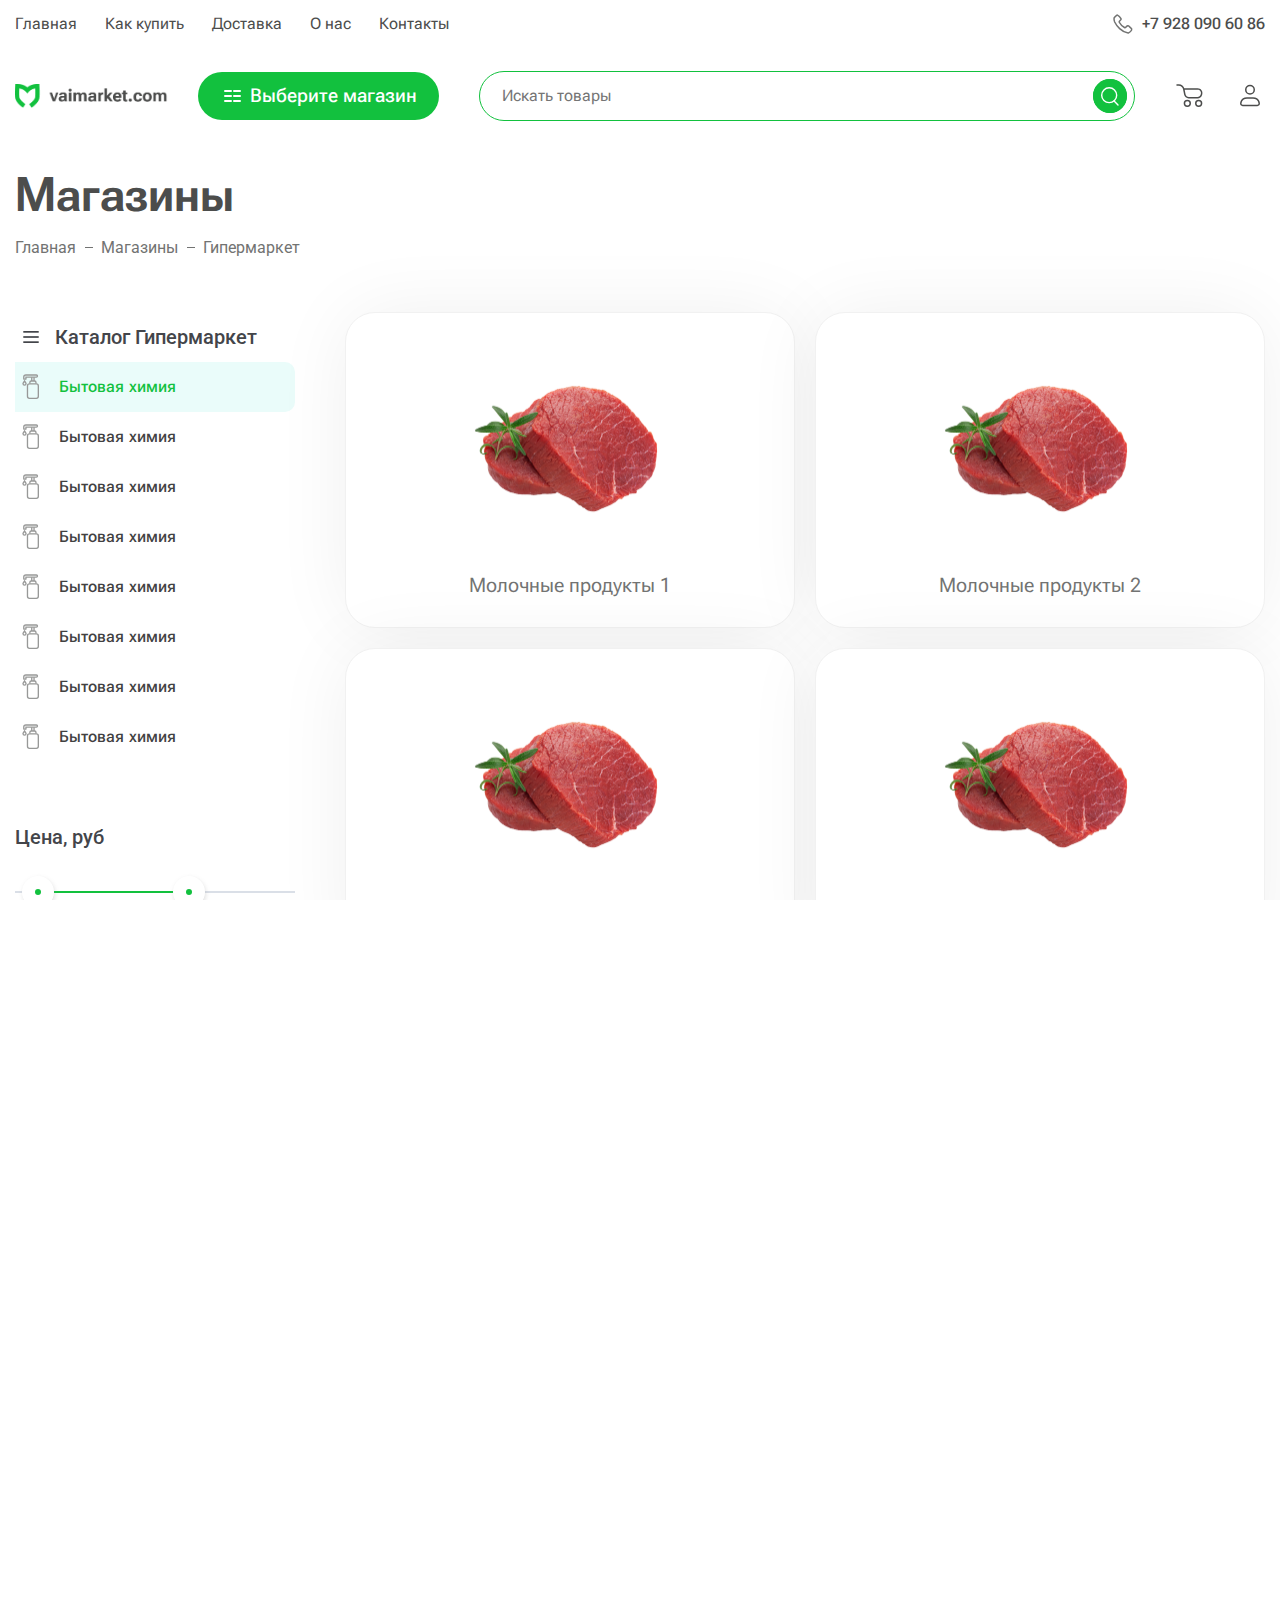
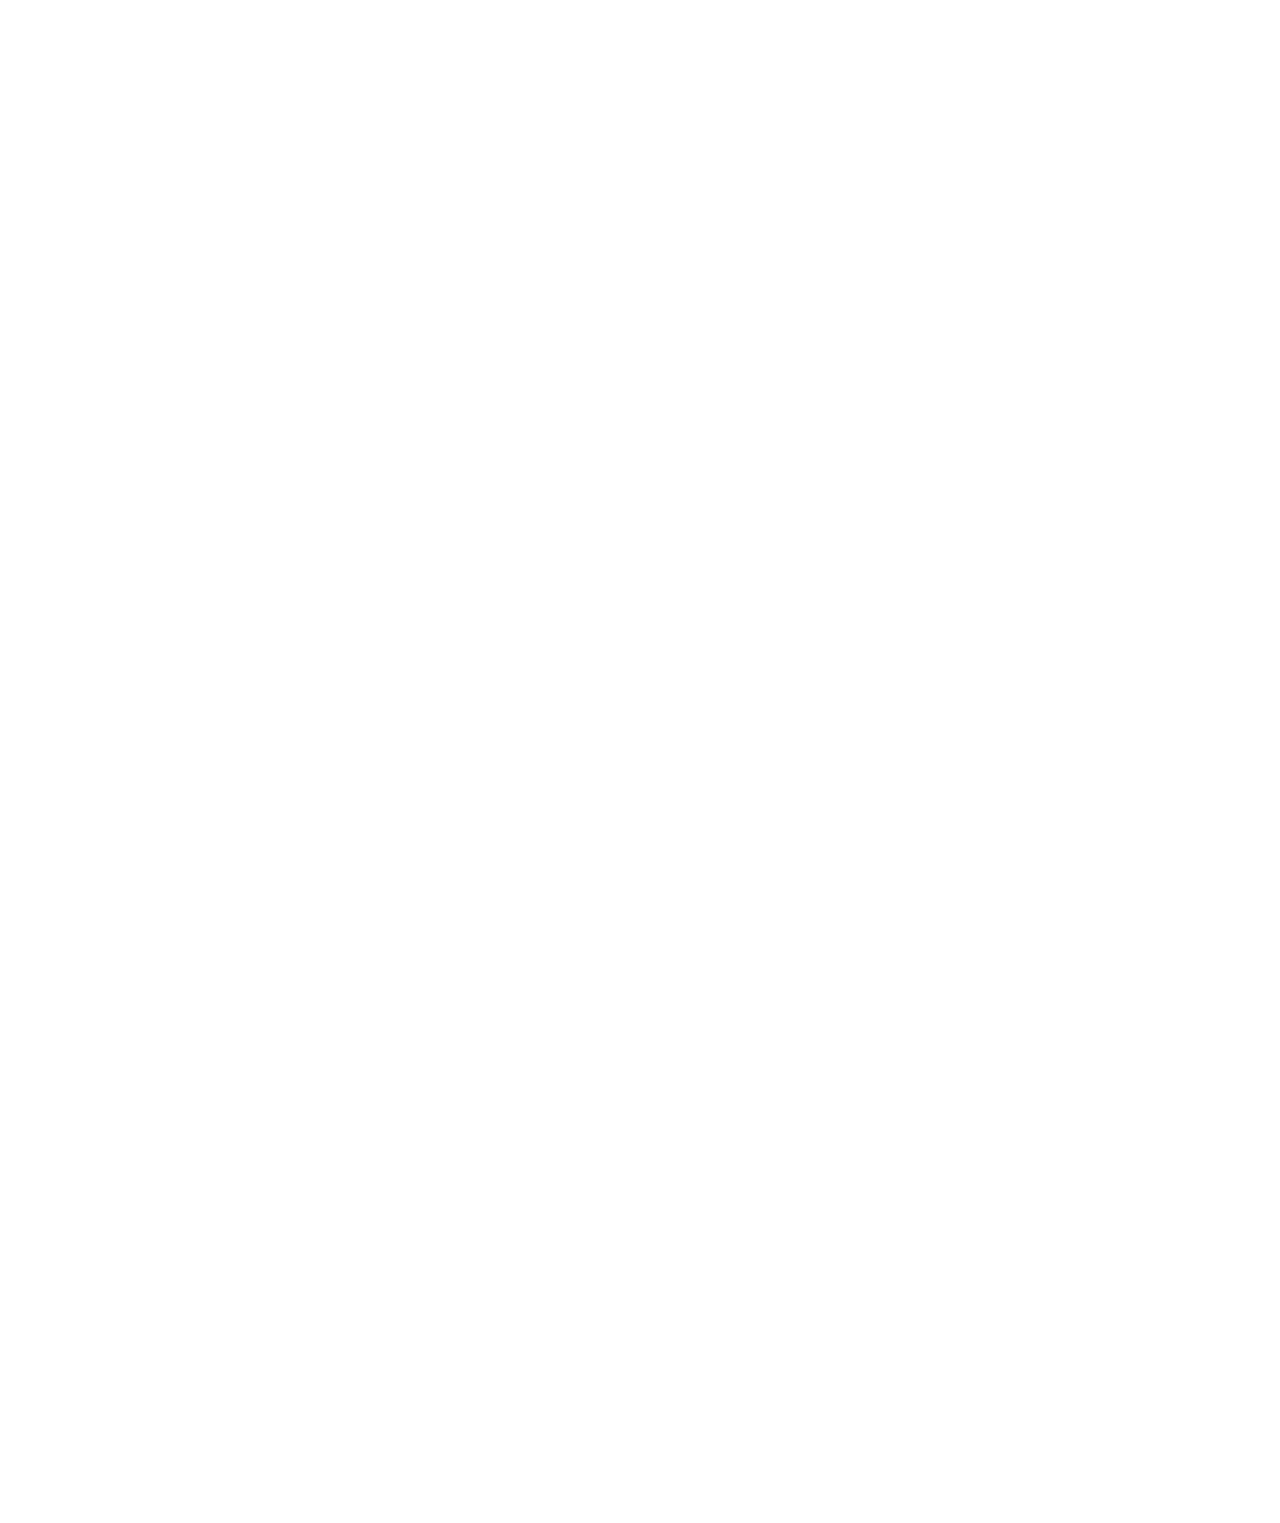
==== commit 1f72acfc: "fast fix" ====
--- a/shop_page.html
+++ b/shop_page.html
@@ -1,4 +1,3 @@
-<!DOCTYPE html>
 <html lang="en">
 
 <head>
@@ -384,80 +383,126 @@
         <div class="container">
             <section class="content-with-sidebar">
                 <div class="sidebar">
-                    <div class="menu-catalog">
-                        <div class="menu-catalog__header">
-                            <img src="assets/icons/bar_black_icon.svg" class="menu-catalog__header-icon">
-                            <div class="menu-catalog__header-title">
-                                Каталог <span clss="js-shop-name">Гипермаркет</span>
-                            </div>
-                        </div>
-                        <div class="menu-catalog__content">
-                            <ul class="menu-catalog__items">
-                                <li class="menu-catalog__item selected">
-                                    <a href="">
-                                        <img src="assets/icons/category/chemistry.svg" class="menu-catalog__item-icon">
-                                        <span class="menu-catalog__item-text">
+                    <div class="filter-box">
+                        <div class="filter-box__content">
+                            <div class="menu-catalog">
+                                <div class="menu-catalog__header">
+                                    <img src="assets/icons/bar_black_icon.svg" class="menu-catalog__header-icon">
+                                    <div class="menu-catalog__header-title">
+                                        Каталог <span clss="js-shop-name">Гипермаркет</span>
+                                    </div>
+                                </div>
+                                <div class="menu-catalog__content">
+                                    <ul class="menu-catalog__items">
+                                        <li class="menu-catalog__item selected">
+                                            <a href="">
+                                                <img src="assets/icons/category/chemistry.svg" class="menu-catalog__item-icon">
+                                                <span class="menu-catalog__item-text">
                                             Бытовая химия
                                         </span>
-                                    </a>
-                                </li>
-                                <li class="menu-catalog__item">
-                                    <a href="">
-                                        <img src="assets/icons/category/chemistry.svg" class="menu-catalog__item-icon">
-                                        <span class="menu-catalog__item-text">
+                                            </a>
+                                        </li>
+                                        <li class="menu-catalog__item">
+                                            <a href="">
+                                                <img src="assets/icons/category/chemistry.svg" class="menu-catalog__item-icon">
+                                                <span class="menu-catalog__item-text">
                                             Бытовая химия
                                         </span>
-                                    </a>
-                                </li>
-                                <li class="menu-catalog__item">
-                                    <a href="">
-                                        <img src="assets/icons/category/chemistry.svg" class="menu-catalog__item-icon">
-                                        <span class="menu-catalog__item-text">
+                                            </a>
+                                        </li>
+                                        <li class="menu-catalog__item">
+                                            <a href="">
+                                                <img src="assets/icons/category/chemistry.svg" class="menu-catalog__item-icon">
+                                                <span class="menu-catalog__item-text">
                                             Бытовая химия
                                         </span>
-                                    </a>
-                                </li>
-                                <li class="menu-catalog__item">
-                                    <a href="">
-                                        <img src="assets/icons/category/chemistry.svg" class="menu-catalog__item-icon">
-                                        <span class="menu-catalog__item-text">
+                                            </a>
+                                        </li>
+                                        <li class="menu-catalog__item">
+                                            <a href="">
+                                                <img src="assets/icons/category/chemistry.svg" class="menu-catalog__item-icon">
+                                                <span class="menu-catalog__item-text">
                                             Бытовая химия
                                         </span>
-                                    </a>
-                                </li>
-                                <li class="menu-catalog__item">
-                                    <a href="">
-                                        <img src="assets/icons/category/chemistry.svg" class="menu-catalog__item-icon">
-                                        <span class="menu-catalog__item-text">
+                                            </a>
+                                        </li>
+                                        <li class="menu-catalog__item">
+                                            <a href="">
+                                                <img src="assets/icons/category/chemistry.svg" class="menu-catalog__item-icon">
+                                                <span class="menu-catalog__item-text">
                                             Бытовая химия
                                         </span>
-                                    </a>
-                                </li>
-                                <li class="menu-catalog__item">
-                                    <a href="">
-                                        <img src="assets/icons/category/chemistry.svg" class="menu-catalog__item-icon">
-                                        <span class="menu-catalog__item-text">
+                                            </a>
+                                        </li>
+                                        <li class="menu-catalog__item">
+                                            <a href="">
+                                                <img src="assets/icons/category/chemistry.svg" class="menu-catalog__item-icon">
+                                                <span class="menu-catalog__item-text">
                                             Бытовая химия
                                         </span>
-                                    </a>
-                                </li>
-                                <li class="menu-catalog__item">
-                                    <a href="">
-                                        <img src="assets/icons/category/chemistry.svg" class="menu-catalog__item-icon">
-                                        <span class="menu-catalog__item-text">
+                                            </a>
+                                        </li>
+                                        <li class="menu-catalog__item">
+                                            <a href="">
+                                                <img src="assets/icons/category/chemistry.svg" class="menu-catalog__item-icon">
+                                                <span class="menu-catalog__item-text">
                                             Бытовая химия
                                         </span>
-                                    </a>
-                                </li>
-                                <li class="menu-catalog__item">
-                                    <a href="">
-                                        <img src="assets/icons/category/chemistry.svg" class="menu-catalog__item-icon">
-                                        <span class="menu-catalog__item-text">
+                                            </a>
+                                        </li>
+                                        <li class="menu-catalog__item">
+                                            <a href="">
+                                                <img src="assets/icons/category/chemistry.svg" class="menu-catalog__item-icon">
+                                                <span class="menu-catalog__item-text">
                                             Бытовая химия
                                         </span>
-                                    </a>
-                                </li>
-                            </ul>
+                                            </a>
+                                        </li>
+                                    </ul>
+                                </div>
+                            </div>
+                        </div>
+                    </div>
+                    <div class="filter-box">
+                        <div class="filter-box__title">
+                            Цена, руб
+                        </div>
+                        <div class="filter-box__content">
+                            <div class="price-slider js-price-range">
+                                <div class="price-slider__range">
+                                    <div class="price-slider__range-slider js-price-slider" data-min="0" data-max="500" data-from="30" data-to="300"></div>
+                                </div>
+                                <div class="price-slider__row">
+                                    <div class="form-input price-slider__col-2">
+                                        <div class="price-input price-input__from">
+                                            <input type="text" class="input" name="minPrice">
+                                        </div>
+                                    </div>
+                                    <div class="form-input price-slider__col-2">
+                                        <div class="price-input price-input__to">
+                                            <input type="text" class="input" name="maxPrice">
+                                        </div>
+                                    </div>
+                                </div>
+                            </div>
+                        </div>
+                    </div>
+                    <div class="filter-box">
+                        <div class="filter-box__title">
+                            Продавец
+                        </div>
+                        <div class="filter-box__content">
+                            <select class="js-multiple" name="shops[]" multiple="multiple">
+                                <option value="1">Ваймаркет</option>
+                                <option value="2">Плиевский склад</option>
+                                <option value="3">Дейли</option>
+                                <option value="4">Ингфермер</option>
+                                <option value="5">Гипермаркет</option>
+                                <option value="6">Ваймаркет 1</option>
+                                <option value="7">Плиевский склад 1</option>
+                                <option value="8">Дейли 2</option>
+                                <option value="9">Ингфермер 3</option>
+                            </select>
                         </div>
                     </div>
 <!--                    <div class="manager-card">-->
@@ -473,13 +518,13 @@
                 </div>
                 <div class="content">
                     <section class="cards-category">
-                        <div class="cards-category__items">
+                        <div class="cards-category__items" id="category-slider">
                             <a class="cards-category__item">
                                 <div class="cards-category__item-image">
                                     <img src="assets/images/cards_category/category.png">
                                 </div>
                                 <div class="cards-category__item-title">
-                                    Молочные продукты
+                                    Молочные продукты 1
                                 </div>
                             </a>
                             <a class="cards-category__item">
@@ -487,7 +532,7 @@
                                     <img src="assets/images/cards_category/category.png">
                                 </div>
                                 <div class="cards-category__item-title">
-                                    Молочные продукты
+                                    Молочные продукты 2
                                 </div>
                             </a>
                             <a class="cards-category__item">
@@ -495,7 +540,7 @@
                                     <img src="assets/images/cards_category/category.png">
                                 </div>
                                 <div class="cards-category__item-title">
-                                    Молочные продукты
+                                    Молочные продукты 3
                                 </div>
                             </a>
                             <a class="cards-category__item">
@@ -503,7 +548,7 @@
                                     <img src="assets/images/cards_category/category.png">
                                 </div>
                                 <div class="cards-category__item-title">
-                                    Молочные продукты
+                                    Молочные продукты 4
                                 </div>
                             </a>
                             <a class="cards-category__item">
@@ -511,7 +556,7 @@
                                     <img src="assets/images/cards_category/category.png">
                                 </div>
                                 <div class="cards-category__item-title">
-                                    Молочные продукты
+                                    Молочные продукты 5
                                 </div>
                             </a>
                             <a class="cards-category__item">
@@ -519,7 +564,7 @@
                                     <img src="assets/images/cards_category/category.png">
                                 </div>
                                 <div class="cards-category__item-title">
-                                    Молочные продукты
+                                    Молочные продукты 6
                                 </div>
                             </a>
                             <a class="cards-category__item">
@@ -535,7 +580,7 @@
                                     <img src="assets/images/cards_category/category.png">
                                 </div>
                                 <div class="cards-category__item-title">
-                                    Молочные продукты
+                                    Молочные продукты 8
                                 </div>
                             </a>
                             <a class="cards-category__item">
@@ -543,13 +588,39 @@
                                     <img src="assets/images/cards_category/category.png">
                                 </div>
                                 <div class="cards-category__item-title">
-                                    Молочные продукты
+                                    Молочные продукты 9
                                 </div>
                             </a>
                         </div>
                     </section>
                 </div>
             </section>
+            <section class="consultation-section consultation-section--right">
+                <div class="consultation consultation--right">
+                    <div class="consultation__card-box">
+                        <div class="consultation__card">
+                            <div class="consultation__card-image">
+                                <img src="assets/images/blocks/manager-card/manager.png" alt="">
+                            </div>
+
+                            <div class="consultation__card-content">
+                                <img src="assets/icons/close.svg" alt="" class="consultation__card-close">
+                                <div class="consultation__card-name">
+                                    Фатима
+                                </div>
+                                <div class="consultation__card-text">
+                                    Здравствуйте.<br>
+                                    Если товара нет в наличии, напишите мне об этом, мы сможем привести
+                                </div>
+                            </div>
+                        </div>
+                    </div>
+                    <button class="consultation__button js-open-consultation-message">
+                        <img src="assets/icons/support_icon.svg">
+                    </button>
+                </div>
+            </section>
+
         </div>
         <section class="products-slider-section">
             <div class="container">
--- a/css/style.min.css
+++ b/css/style.min.css
@@ -1 +1 @@
-@import"https://fonts.googleapis.com/css2?family=Roboto:wght@400;500&display=swap";@import"https://fonts.googleapis.com/css2?family=Roboto+Flex:opsz,wght@8..144,400;8..144,500;8..144,600;8..144,700&display=swap";html{-webkit-box-sizing:border-box;box-sizing:border-box}*,*::after,*::before{-webkit-box-sizing:inherit;box-sizing:inherit}ul[class],ol[class]{padding:0}body,h1,h2,h3,h4,h5,h6,p,ul,ol,li,figure,figcaption,blockquote,dl,dd{margin:0}ul[class]{list-style:none}img{max-width:100%;display:block}input,button,textarea,select{font:inherit}a{text-decoration:none}button{background:rgba(0,0,0,0);border:none;padding:0;cursor:pointer}.slick-slider{position:relative;display:block;-webkit-box-sizing:border-box;box-sizing:border-box;-webkit-touch-callout:none;-webkit-user-select:none;-moz-user-select:none;-ms-user-select:none;user-select:none;-ms-touch-action:pan-y;touch-action:pan-y;-webkit-tap-highlight-color:rgba(0,0,0,0)}.slick-list{position:relative;overflow:hidden;display:block;margin:0;padding:0}.slick-list:focus{outline:none}.slick-list.dragging{cursor:pointer;cursor:hand}.slick-slider .slick-track,.slick-slider .slick-list{-webkit-transform:translate3d(0, 0, 0);-ms-transform:translate3d(0, 0, 0);transform:translate3d(0, 0, 0)}.slick-track{position:relative;left:0;top:0;display:block;margin-left:auto;margin-right:auto}.slick-track:before,.slick-track:after{content:"";display:table}.slick-track:after{clear:both}.slick-loading .slick-track{visibility:hidden}.slick-slide{float:left;height:100%;min-height:1px;display:none}[dir=rtl] .slick-slide{float:right}.slick-slide img{display:block}.slick-slide.slick-loading img{display:none}.slick-slide.dragging img{pointer-events:none}.slick-initialized .slick-slide{display:block}.slick-loading .slick-slide{visibility:hidden}.slick-vertical .slick-slide{display:block;height:auto;border:1px solid rgba(0,0,0,0)}.slick-arrow.slick-hidden{display:none}.slick-loading .slick-list{background:#fff url("./ajax-loader.gif") center center no-repeat}@font-face{font-family:"slick";src:url("./fonts/slick.eot");src:url("./fonts/slick.eot?#iefix") format("embedded-opentype"),url("./fonts/slick.woff") format("woff"),url("./fonts/slick.ttf") format("truetype"),url("./fonts/slick.svg#slick") format("svg");font-weight:normal;font-style:normal}.slick-prev,.slick-next{position:absolute;display:block;height:20px;width:20px;line-height:0px;font-size:0px;cursor:pointer;background:rgba(0,0,0,0);color:rgba(0,0,0,0);top:50%;-webkit-transform:translate(0, -50%);-ms-transform:translate(0, -50%);transform:translate(0, -50%);padding:0;border:none;outline:none}.slick-prev:hover,.slick-prev:focus,.slick-next:hover,.slick-next:focus{outline:none;background:rgba(0,0,0,0);color:rgba(0,0,0,0)}.slick-prev:hover:before,.slick-prev:focus:before,.slick-next:hover:before,.slick-next:focus:before{opacity:1}.slick-prev.slick-disabled:before,.slick-next.slick-disabled:before{opacity:.25}.slick-prev:before,.slick-next:before{font-family:"slick";font-size:20px;line-height:1;color:#fff;opacity:.75;-webkit-font-smoothing:antialiased;-moz-osx-font-smoothing:grayscale}.slick-prev{left:-25px}[dir=rtl] .slick-prev{left:auto;right:-25px}.slick-prev:before{content:"←"}[dir=rtl] .slick-prev:before{content:"→"}.slick-next{right:-25px}[dir=rtl] .slick-next{left:-25px;right:auto}.slick-next:before{content:"→"}[dir=rtl] .slick-next:before{content:"←"}.slick-dotted.slick-slider{margin-bottom:30px}.slick-dots{position:absolute;bottom:-25px;list-style:none;display:block;text-align:center;padding:0;margin:0;width:100%}.slick-dots li{position:relative;display:inline-block;height:20px;width:20px;margin:0 5px;padding:0;cursor:pointer}.slick-dots li button{border:0;background:rgba(0,0,0,0);display:block;height:20px;width:20px;outline:none;line-height:0px;font-size:0px;color:rgba(0,0,0,0);padding:5px;cursor:pointer}.slick-dots li button:hover,.slick-dots li button:focus{outline:none}.slick-dots li button:hover:before,.slick-dots li button:focus:before{opacity:1}.slick-dots li button:before{position:absolute;top:0;left:0;content:"•";width:20px;height:20px;font-family:"slick";font-size:6px;line-height:20px;text-align:center;color:#000;opacity:.25;-webkit-font-smoothing:antialiased;-moz-osx-font-smoothing:grayscale}.slick-dots li.slick-active button:before{color:#000;opacity:.75}html,body{height:100%;background:#fff;font-size:14px;color:#4c4d4c;font-family:"Roboto Flex",sans-serif;overflow-x:hidden}@media(min-width: 767.98px){html,body{font-size:16px}}.wrapper{display:-webkit-box;display:-ms-flexbox;display:flex;-webkit-box-orient:vertical;-webkit-box-direction:normal;-ms-flex-direction:column;flex-direction:column;min-height:100%;padding-top:54px}@media(min-width: 767.98px){.wrapper{padding-top:0}}.main{-webkit-box-flex:1;-ms-flex:1 0 auto;flex:1 0 auto}.footer{-webkit-box-flex:0;-ms-flex:0 0 auto;flex:0 0 auto}.container{width:100%;max-width:1290px;margin:0 auto;padding:0 15px}a,button{cursor:pointer;text-decoration:none}.hide{opacity:0}.hidden{display:none !important}.logo{max-width:153px;width:100%}.header{position:fixed;top:0;background-color:#fff;width:100%;z-index:99}@media(min-width: 767.98px){.header{position:initial}}.header__top-bar{display:none;-webkit-box-pack:justify;-ms-flex-pack:justify;justify-content:space-between}@media(min-width: 767.98px){.header__top-bar{display:-webkit-box;display:-ms-flexbox;display:flex}}.header__wrapper{position:relative}.header__contacts{display:-webkit-box;display:-ms-flexbox;display:flex;-webkit-box-align:center;-ms-flex-align:center;align-items:center}.header__main{display:-webkit-box;display:-ms-flexbox;display:flex;padding:12px 0;-webkit-box-pack:justify;-ms-flex-pack:justify;justify-content:space-between}@media(min-width: 767.98px){.header__main{padding:23px 0}}.header__main-left{display:-webkit-box;display:-ms-flexbox;display:flex;margin-right:20px;-webkit-box-align:center;-ms-flex-align:center;align-items:center}.header__main-center{z-index:98;display:block;position:fixed;top:54px;left:0;width:100%;margin-right:0;background:#fff;-webkit-transition:height .1s ease-in;-o-transition:height .1s ease-in;transition:height .1s ease-in;height:0;overflow:hidden;padding:0 15px}.header__main-center.open{padding:5px 15px;height:60px}@media(min-width: 767.98px){.header__main-center{height:initial;display:-webkit-box;display:-ms-flexbox;display:flex;position:initial;width:calc(100% - 251px - 153px - 120px - 20px - 20px - 30px);padding:0;margin-right:20px;-webkit-box-align:center;-ms-flex-align:center;align-items:center}}.header__main-right{display:-webkit-box;display:-ms-flexbox;display:flex;max-width:180px;-webkit-box-align:center;-ms-flex-align:center;align-items:center}@media(min-width: 767.98px){.header__main-right{max-width:120px}}.header__main-logo{display:-webkit-box;display:-ms-flexbox;display:flex;-webkit-box-align:center;-ms-flex-align:center;align-items:center;min-width:132px;margin-right:0}@media(min-width: 767.98px){.header__main-logo{min-width:153px;margin-right:30px}}.header__main-search{width:100%}.header__main-controls{display:-webkit-box;display:-ms-flexbox;display:flex;margin:0 -7.5px}@media(min-width: 767.98px){.header__main-controls{margin:0 -15px}}.footer{background-color:#eefff3;padding:20px 0 30px}@media(min-width: 767.98px){.footer{padding:30px 0}}.footer__top-bar{display:none;-webkit-box-pack:justify;-ms-flex-pack:justify;justify-content:space-between;border-bottom:1px solid #dadfe7}@media(min-width: 767.98px){.footer__top-bar{display:-webkit-box;display:-ms-flexbox;display:flex}}.footer__logo{display:-webkit-box;display:-ms-flexbox;display:flex;-webkit-box-align:center;-ms-flex-align:center;align-items:center}.footer__logo .logo{max-width:174px}.footer__main{display:-webkit-box;display:-ms-flexbox;display:flex;-webkit-box-orient:vertical;-webkit-box-direction:normal;-ms-flex-direction:column;flex-direction:column}@media(min-width: 767.98px){.footer__main{margin:30px 0 0;-webkit-box-orient:horizontal;-webkit-box-direction:normal;-ms-flex-direction:row;flex-direction:row}}.footer__main-left{display:-webkit-box;display:-ms-flexbox;display:flex;-ms-flex-wrap:wrap;flex-wrap:wrap;width:100%}@media(min-width: 767.98px){.footer__main-left{margin-right:30px;width:calc(100% - 290px)}}.footer__main-right{width:100%}@media(min-width: 767.98px){.footer__main-right{width:260px}}.footer-menu{display:-webkit-box;display:-ms-flexbox;display:flex;width:100%}@media(min-width: 767.98px){.footer-menu{width:inherit}}.footer-menu__items{display:none;-webkit-box-orient:vertical;-webkit-box-direction:normal;-ms-flex-direction:column;flex-direction:column;margin-right:110px}.footer-menu__items:last-child{margin-right:0}@media(min-width: 767.98px){.footer-menu__items{display:-webkit-box;display:-ms-flexbox;display:flex}}.footer-menu__items--mobile{display:-webkit-box;display:-ms-flexbox;display:flex;-webkit-box-orient:horizontal;-webkit-box-direction:normal;-ms-flex-direction:row;flex-direction:row;-webkit-box-pack:justify;-ms-flex-pack:justify;justify-content:space-between;margin-right:0;width:100%;margin-bottom:40px}@media(min-width: 767.98px){.footer-menu__items--mobile{display:none}}@media(min-width: 767.98px){.footer-menu__items li{margin-bottom:15px}}.footer-menu__item{font-family:"Roboto",sans-serif;font-style:normal;font-weight:400;line-height:19px;color:#727372}.footer-copyright{width:100%;font-family:"Roboto",sans-serif;font-style:normal;font-weight:400;line-height:19px;color:#727372;display:none}@media(min-width: 767.98px){.footer-copyright{display:block}}.footer-contacts{font-style:normal;font-weight:400;line-height:22px;color:#727372;margin-bottom:30px}@media(min-width: 767.98px){.footer-contacts{margin-bottom:0px}}.footer-contacts__phone{display:-webkit-box;display:-ms-flexbox;display:flex;margin-bottom:10px}.footer-contacts__email{display:-webkit-box;display:-ms-flexbox;display:flex;margin-bottom:10px}.footer-contacts__icon{margin-right:10px;width:24px}.footer-subscribe{padding:14px 0;display:none}@media(min-width: 767.98px){.footer-subscribe{display:block}}.content-with-sidebar{width:100%;display:-webkit-box;display:-ms-flexbox;display:flex;-webkit-box-pack:justify;-ms-flex-pack:justify;justify-content:space-between;margin:55px 0}.content-with-sidebar .sidebar{display:none}@media(min-width: 1023.98px){.content-with-sidebar .sidebar{display:block;width:300px}}.content-with-sidebar .content{width:100%}@media(min-width: 1023.98px){.content-with-sidebar .content{width:calc(100% - 350px)}}.button{font-style:normal;font-weight:400;font-size:14px;line-height:20px;border-radius:33px;padding:8.5px 20px;color:#4c4d4c;display:-webkit-box;display:-ms-flexbox;display:flex;-webkit-box-align:center;-ms-flex-align:center;align-items:center;-webkit-box-pack:center;-ms-flex-pack:center;justify-content:center;-webkit-transition:all .2s ease-in;-o-transition:all .2s ease-in;transition:all .2s ease-in}@media(min-width: 767.98px){.button{padding:10px 20px;font-size:16px}}.button img{margin-right:5px}.button__icon{width:11px;height:13px}.button__icon img{-o-object-position:center;object-position:center;-o-object-fit:contain;object-fit:contain}.button__icon--left{margin-right:5px}.button__icon--right{margin-left:5px}.button--default{background-color:#fff;border:1px solid #dadfe7}.button--success{color:#fff;background-color:#12c13e;border:1px solid #12c13e}.button--primary{color:#fff;background-color:#12c13e;border:1px solid #12c13e}.button--primary:hover{background-color:rgba(0,0,0,0);color:#12c13e}.button--block{width:100%}.shops-button{-webkit-box-align:center;-ms-flex-align:center;align-items:center;-webkit-box-pack:center;-ms-flex-pack:center;justify-content:center;padding:12px 22px;gap:6px;background:#12c13e;border-radius:48px;color:#fff;font-style:normal;font-weight:500;font-size:19px;line-height:24px;cursor:pointer;max-width:251px;width:100%;-webkit-transition:all .1s ease-in;-o-transition:all .1s ease-in;transition:all .1s ease-in;display:none}@media(min-width: 767.98px){.shops-button{display:-webkit-box;display:-ms-flexbox;display:flex}}.shops-button__icon{width:24px;height:24px}.toggle-menu{display:-webkit-box;display:-ms-flexbox;display:flex;-webkit-box-align:center;-ms-flex-align:center;align-items:center;-webkit-box-pack:center;-ms-flex-pack:center;justify-content:center;width:48px;height:30px;background:#12c13e;border-radius:48px;color:#fff;-webkit-transition:all .1s ease-in;-o-transition:all .1s ease-in;transition:all .1s ease-in;margin-right:20px;cursor:pointer}@media(min-width: 767.98px){.toggle-menu{display:none}}.toggle-menu__icon{width:24px;height:24px}.search-button,.basket-button,.account-button{cursor:pointer;display:-webkit-box;display:-ms-flexbox;display:flex;-webkit-box-align:center;-ms-flex-align:center;align-items:center;margin:0 7.5px}@media(min-width: 767.98px){.search-button,.basket-button,.account-button{margin:0 15px}}.search-button img,.basket-button img,.account-button img{width:24px;height:24px}@media(min-width: 767.98px){.search-button img,.basket-button img,.account-button img{width:30px;height:30px}}@media(min-width: 767.98px){.search-button{display:none}}.footer-subscribe__button{display:-webkit-box;display:-ms-flexbox;display:flex;color:#12c13e;padding:12px 14px;border:1px solid #12c13e;-webkit-box-align:center;-ms-flex-align:center;align-items:center;border-radius:33px;-webkit-transition:all .1s ease-in;-o-transition:all .1s ease-in;transition:all .1s ease-in}.footer-subscribe__button-icon{margin-right:10px}.footer-subscribe__button-icon img{width:18px;height:18px}.footer-subscribe__button-text{font-family:"Roboto",sans-serif;font-style:normal;font-weight:500;line-height:19px}.search{position:relative}.search__input{border:1px solid #12c13e;border-radius:90px;padding:12px 64px 12px 22px;font-style:normal;font-weight:400;font-size:16px;line-height:24px;width:100%}.search__button{position:absolute;right:8px;top:8px;cursor:pointer;border-radius:50%;background:#12c13e}.search__clear-button{position:absolute;right:54px;top:calc(50% - 12px);cursor:pointer;border-radius:50%;-webkit-transition:all .1s ease-in;-o-transition:all .1s ease-in;transition:all .1s ease-in}.search__clear-button img{width:24px;height:24px}.nav__items{padding:13px 0;display:-webkit-box;display:-ms-flexbox;display:flex}.nav__item{font-style:normal;font-weight:400;line-height:22px;margin-right:28px}.nav__item:last-child{margin-right:0}.contacts__phone{display:-webkit-box;display:-ms-flexbox;display:flex;-webkit-box-align:center;-ms-flex-align:center;align-items:center;font-style:normal;font-weight:500;line-height:24px}.contacts__phone-icon{margin-right:5px;width:28px;height:28px}.social{margin:5px}.social__items{display:-webkit-box;display:-ms-flexbox;display:flex}.social__item{margin-right:20px}.social__item:last-child{margin-right:0}.social__item img{border-radius:50%}.app-links{padding-bottom:25px}.app-links__items{display:-webkit-box;display:-ms-flexbox;display:flex}.app-links__item{margin-right:10px}.app-links__item:last-child{margin-right:0}.app-links__item img{width:125px}.breadcrumbs{margin-bottom:10px}.breadcrumbs__items{display:-webkit-box;display:-ms-flexbox;display:flex}.breadcrumbs__item{display:-webkit-box;display:-ms-flexbox;display:flex;-webkit-box-align:center;-ms-flex-align:center;align-items:center}.breadcrumbs__item:after{width:8px;height:1px;display:block;content:"";background-color:#727372;margin-right:8px}.breadcrumbs__item:last-child{margin-right:0}.breadcrumbs__item:last-child:after{content:none}.breadcrumbs__item a{font-family:"Roboto",sans-serif;font-style:normal;font-weight:400;line-height:19px;color:#727372;margin-right:9px}.mobile-menu{position:fixed;top:0;left:-100%;width:100%;height:100vh;background-color:#fff;overflow-x:hidden;z-index:9999;-webkit-transition:left .2s ease-in;-o-transition:left .2s ease-in;transition:left .2s ease-in}.mobile-menu.open{left:0}.mobile-menu__container{padding:0 25px 0 20px}.mobile-menu__footer{margin-top:20px}.mobile-menu__header-title{font-style:normal;font-weight:700;font-size:16px;line-height:20px;color:#252725;display:block}.mobile-menu__close{position:absolute;right:25px;top:15px}.mobile-menu__title{margin-top:30px;font-style:normal;font-weight:700;font-size:16px;line-height:20px;color:#252725;margin-bottom:15px}.mobile-menu__items{display:-webkit-box;display:-ms-flexbox;display:flex;-webkit-box-orient:vertical;-webkit-box-direction:normal;-ms-flex-direction:column;flex-direction:column;margin-bottom:10px}.mobile-menu__submenu{width:100%;background-color:#fff;top:0;left:100%;position:absolute;-webkit-transition:left .2s ease-in;-o-transition:left .2s ease-in;transition:left .2s ease-in;height:100vh}.mobile-menu__submenu.open{left:0}.mobile-menu__submenu-header{padding:10px 0;background:#f7f7f7;margin-bottom:12px}.mobile-menu__submenu-header .mobile-menu__container{display:-webkit-box;display:-ms-flexbox;display:flex;-webkit-box-align:center;-ms-flex-align:center;align-items:center;-webkit-box-pack:justify;-ms-flex-pack:justify;justify-content:space-between}.mobile-menu__submenu-title{font-style:normal;font-weight:700;font-size:14px;line-height:18px;color:#252725}.mobile-menu__item{width:100%;margin-bottom:8px;cursor:pointer}.mobile-menu__item a{width:100%;font-style:normal;font-weight:400;font-size:14px;line-height:20px;display:-webkit-box;display:-ms-flexbox;display:flex;-webkit-box-align:center;-ms-flex-align:center;align-items:center;color:#4c4d4c;-webkit-box-pack:justify;-ms-flex-pack:justify;justify-content:space-between}.mobile-menu__item-icon{background-image:url("/assets/icons/arrow-menu.svg");background-repeat:no-repeat;background-size:contain;width:7px;height:14px;display:none}.mobile-menu__item.has-submenu>a>.mobile-menu__item-icon{display:block}.mobile-menu__button{font-family:"Roboto",sans-serif;font-style:normal;font-weight:500;font-size:16px;line-height:19px}.mobile-menu hr{border:none;border-bottom:1px solid #dadfe7;margin:10px 0}.page-info{margin:12px 0 23px}@media(min-width: 767.98px){.page-info{margin:23px 0}}.page-info__title{font-style:normal;font-weight:500;font-size:24px;line-height:28px;margin-bottom:15px}@media(min-width: 767.98px){.page-info__title{font-weight:600;font-size:48px;line-height:56px}}.page-info__breadcrumbs{display:none}@media(min-width: 767.98px){.page-info__breadcrumbs{display:block}}.page-info__navigation{display:-webkit-box;display:-ms-flexbox;display:flex}@media(min-width: 767.98px){.page-info__navigation{display:none}}.page-info__navigation{margin-left:-5px;margin-bottom:15px}.page-info__navigation-back-link{font-style:normal;font-weight:400;font-size:14px;line-height:20px;color:#4a4f4a;display:-webkit-box;display:-ms-flexbox;display:flex;cursor:pointer;-webkit-box-align:center;-ms-flex-align:center;align-items:center}.page-info__navigation-back-link:before{margin-right:2px;width:24px;height:24px;display:block;content:"";background-image:url("/assets/icons/arrow_left_icon.svg");background-size:24px 24px;background-position:center center;background-repeat:no-repeat}.region-section{margin-bottom:100px}@media(min-width: 767.98px){.region-section{margin-bottom:200px}}.region-section__wrapper{display:-webkit-box;display:-ms-flexbox;display:flex;-webkit-box-orient:vertical;-webkit-box-direction:normal;-ms-flex-direction:column;flex-direction:column;position:relative;padding:25px 0px 20px;border:1px solid #ced2da;border-radius:20px}@media(min-width: 767.98px){.region-section__wrapper{-webkit-box-orient:horizontal;-webkit-box-direction:normal;-ms-flex-direction:row;flex-direction:row;-webkit-box-pack:justify;-ms-flex-pack:justify;justify-content:space-between;padding:45px 80px 8px 80px}}@media(min-width: 1023.98px){.region-section__wrapper{padding:45px 170px 8px 80px}}.region-section__content{position:relative;width:100%}@media(min-width: 767.98px){.region-section__content{width:calc(100% - 327px - 40px)}}@media(min-width: 1023.98px){.region-section__content{width:calc(100% - 327px - 90px)}}.region-section__title{font-size:18px;line-height:22px;margin-left:25px;margin-right:17px;font-style:normal;font-weight:700}@media(min-width: 767.98px){.region-section__title{font-size:32px;line-height:36px;margin:0}}.region-section__bg{display:block;width:195px;position:absolute;right:0}@media(min-width: 767.98px){.region-section__bg{width:327px;margin-top:5px;position:initial}}.region-section__bg-image{width:100%}.region-section__bg-image svg{width:100%}.regions{position:relative;margin:40px 21px 0px 21px}@media(min-width: 767.98px){.regions{margin:80px 0}}.regions__items{width:160px;height:405px;overflow-y:hidden;-webkit-transition:all .5s ease-in;-o-transition:all .5s ease-in;transition:all .5s ease-in}@media(min-width: 424.98px){.regions__items{overflow-y:initial;width:300px;-webkit-column-count:2;-moz-column-count:2;column-count:2}}@media(min-width: 767.98px){.regions__items{overflow-y:initial;width:initial;-webkit-column-count:2;-moz-column-count:2;column-count:2;height:480px}}@media(min-width: 1023.98px){.regions__items{-webkit-column-count:3;-moz-column-count:3;column-count:3;height:340px}}.regions__items.open{height:auto}.regions__item{margin-bottom:12px}.regions__item a{font-style:normal;font-size:12px;line-height:20px;color:#4c4d4c;display:-webkit-box;display:-ms-flexbox;display:flex;-webkit-box-align:center;-ms-flex-align:center;align-items:center}@media(min-width: 767.98px){.regions__item a{font-size:16px;line-height:22px}}.regions__item a:before{content:"";width:16px;height:16px;margin-right:6px;display:block;background-image:url("/assets/icons/map_marker_icon.svg")}.regions__toggle-button{margin:20px 20px 0;width:calc(100% - 40px);z-index:50}@media(min-width: 767.98px){.regions__toggle-button{display:none}}.shop-benefits-section{display:-webkit-box;display:-ms-flexbox;display:flex;-webkit-box-orient:vertical;-webkit-box-direction:normal;-ms-flex-direction:column;flex-direction:column;margin-bottom:50px}@media(min-width: 767.98px){.shop-benefits-section{margin-bottom:100px}}.shop-benefits-section__title{font-size:18px;line-height:22px;text-align:left;margin-bottom:40px;font-style:normal;font-weight:700}@media(min-width: 767.98px){.shop-benefits-section__title{font-size:32px;line-height:36px;text-align:center;margin-bottom:60px}}.shop-benefits{display:-webkit-box;display:-ms-flexbox;display:flex;-webkit-box-orient:vertical;-webkit-box-direction:normal;-ms-flex-direction:column;flex-direction:column;-webkit-box-align:center;-ms-flex-align:center;align-items:center}.shop-benefits__items{display:-webkit-box;display:-ms-flexbox;display:flex;-ms-flex-wrap:wrap;flex-wrap:wrap;max-width:1048px;padding:0 15px}@media(min-width: 1023.98px){.shop-benefits__items{padding:0;margin:0 -45px}}.shop-benefits__item{width:100%;display:-webkit-box;display:-ms-flexbox;display:flex;-webkit-box-align:center;-ms-flex-align:center;align-items:center;-webkit-box-orient:horizontal;-webkit-box-direction:normal;-ms-flex-direction:row;flex-direction:row;margin:0 0 25px 0}.shop-benefits__item:last-child{margin:0}@media(min-width: 1023.98px){.shop-benefits__item{-webkit-box-orient:vertical;-webkit-box-direction:normal;-ms-flex-direction:column;flex-direction:column;-webkit-box-align:center;-ms-flex-align:center;align-items:center;width:calc(25% - 90px);margin:0 45px}}.shop-benefits__item-image{width:48px;height:48px;margin-right:10px}@media(min-width: 1023.98px){.shop-benefits__item-image{width:68px;height:68px;margin-right:0;margin-bottom:10px}}.shop-benefits__item-text{font-style:normal;font-weight:400;font-size:16px;line-height:21px;text-align:left;color:#727372}@media(min-width: 1023.98px){.shop-benefits__item-text{text-align:center}}.shops-section{display:-webkit-box;display:-ms-flexbox;display:flex;-webkit-box-orient:vertical;-webkit-box-direction:normal;-ms-flex-direction:column;flex-direction:column;margin-top:20px;margin-bottom:100px}.shops{width:100%}.shops__items{height:252px;overflow:hidden;opacity:0}@media(min-width: 767.98px){.shops__items{opacity:1;overflow:initial;height:auto;display:-ms-grid;display:grid;gap:20px;-ms-grid-columns:(1fr)[2];grid-template-columns:repeat(2, 1fr)}}@media(min-width: 1023.98px){.shops__items{-ms-grid-columns:(1fr)[3];grid-template-columns:repeat(3, 1fr)}}@media(min-width: 1365.98px){.shops__items{-ms-grid-columns:(1fr)[4];grid-template-columns:repeat(4, 1fr)}}.shops__item{display:-webkit-box;display:-ms-flexbox;display:flex;padding:9px 18px 9px 9px;background:#c8ffd6;border-radius:12px;-webkit-box-pack:justify;-ms-flex-pack:justify;justify-content:space-between;-webkit-transition:all .2s ease-in;-o-transition:all .2s ease-in;transition:all .2s ease-in;margin:5px}@media(min-width: 767.98px){.shops__item{margin:0}}.shops__item:hover{-webkit-transform:scale(1.01);-ms-transform:scale(1.01);transform:scale(1.01)}.shops__item__content{display:-webkit-box;display:-ms-flexbox;display:flex;-webkit-box-orient:vertical;-webkit-box-direction:normal;-ms-flex-direction:column;flex-direction:column;-webkit-box-pack:justify;-ms-flex-pack:justify;justify-content:space-between}.shops__item-info{color:#12c13e;margin-left:12px}.shops__item-title{font-style:normal;font-weight:700;font-size:20px;line-height:23px;margin-top:12px;margin-bottom:2px}.shops__item-label{font-style:normal;font-weight:400;font-size:14px;line-height:20px}.shops__item-footer{display:-webkit-box;display:-ms-flexbox;display:flex;-webkit-box-align:center;-ms-flex-align:center;align-items:center}.shops__item__image{width:100px;height:100px}.shops__item__image img{width:100%;height:100%;-o-object-fit:cover;object-fit:cover;-o-object-position:center;object-position:center;border-radius:50%}.shops__item--red{background:#ffd9d9}.shops__item--red .shops__item-info{color:#f80b0b}.shops__item--purple{background:#ffd4fd}.shops__item--purple .shops__item-info{color:#a00399}.shops__item--yellow{background:#fbffcc}.shops__item--yellow .shops__item-info{color:#8f9b00}.shops__item--blue{background:#d8eaff}.shops__item--blue .shops__item-info{color:#02499c}.shops__item--light-blue{background:#caf5ff}.shops__item--light-blue .shops__item-info{color:#0095b4}.shop-rating{background:#fff;border-radius:45px;margin-right:6px;display:-webkit-box;display:-ms-flexbox;display:flex;-webkit-box-align:center;-ms-flex-align:center;align-items:center;padding:5px 7px 5px 5px}.shop-rating--icon{width:20px;height:20px;margin-right:3px}.shop-rating--value{font-style:normal;font-weight:700;line-height:19px;color:#fac439}.tooltip-button{position:relative}.tooltip-button .review__button{background-color:#12c13e;border-radius:45px;display:-webkit-box;display:-ms-flexbox;display:flex;-webkit-box-align:center;-ms-flex-align:center;align-items:center;-webkit-box-pack:center;-ms-flex-pack:center;justify-content:center;height:30px;width:40px}.tooltip-button .review__button-tooltip{background:#fff;-webkit-box-shadow:0px 1px 6px rgba(0,0,0,.25);box-shadow:0px 1px 6px rgba(0,0,0,.25);border-radius:20px 20px 20px 2px;width:165px;height:40px;-webkit-box-align:center;-ms-flex-align:center;align-items:center;color:#12c13e;position:absolute;-webkit-box-pack:center;-ms-flex-pack:center;justify-content:center;left:calc(100% - 7px);bottom:100%;opacity:0;display:-webkit-box;display:-ms-flexbox;display:flex;-webkit-transition:opacity .3s ease-in;-o-transition:opacity .3s ease-in;transition:opacity .3s ease-in}.tooltip-button .review__button:hover .review__button-tooltip{opacity:1}.products-slider-section{margin-bottom:100px}@media(min-width: 767.98px){.products-slider-section{margin-bottom:200px}}.products-slider-section__title{font-style:normal;font-weight:500;font-size:18px;line-height:21px;color:#4a4f4a;margin-bottom:20px}@media(min-width: 767.98px){.products-slider-section__title{font-weight:700;font-size:32px;line-height:38px;letter-spacing:-0.01em;color:#252725;margin-bottom:30px}}.product-slider__controls{margin-top:30px;margin-bottom:15px}@media(min-width: 767.98px){.product-slider__controls{display:none}}.product-slider__items{display:-ms-grid;display:grid;gap:20px 10px;-ms-grid-columns:(1fr)[2];grid-template-columns:repeat(2, 1fr);-ms-grid-rows:(1fr)[2];grid-template-rows:repeat(2, 1fr);opacity:0}@media(min-width: 767.98px){.product-slider__items{gap:initial;display:initial}}.product-slider__item{width:100%;padding:16px 15px;display:-webkit-box;display:-ms-flexbox;display:flex;-webkit-box-orient:vertical;-webkit-box-direction:normal;-ms-flex-direction:column;flex-direction:column;position:relative;border:1px solid #f1f1f1;-webkit-box-shadow:0px 0px 80px -5px rgba(0,0,0,.07);box-shadow:0px 0px 80px -5px rgba(0,0,0,.07);border-radius:30px}@media(min-width: 767.98px){.product-slider__item{margin-right:15px;padding:24px 14px 12px}}.product-slider__item-image{width:80px;height:80px;margin:0 auto 12px}@media(min-width: 767.98px){.product-slider__item-image{width:160px;height:160px}}.product-slider__item-image img{width:100%;height:100%;-o-object-fit:cover;object-fit:cover;-o-object-position:center;object-position:center}.product-slider__item-mark{position:absolute;top:5px;left:5px;width:38px;height:38px;border-radius:50%;color:#fff;-webkit-box-pack:center;-ms-flex-pack:center;justify-content:center;-webkit-box-align:center;-ms-flex-align:center;align-items:center;display:-webkit-box;display:-ms-flexbox;display:flex;font-family:"Roboto",sans-serif;font-style:normal;font-weight:500;font-size:14px;line-height:16px}@media(min-width: 767.98px){.product-slider__item-mark{top:14px;left:14px}}.product-slider__item-mark--green{background-color:#12c13e}.product-slider__item-mark--red{background-color:#f43737}.product-slider__item-price{margin-bottom:11px}.product-slider__item-title{font-style:normal;font-weight:400;font-size:14px;line-height:16px;color:#727372;margin-bottom:11px;white-space:nowrap;overflow:hidden;-o-text-overflow:ellipsis;text-overflow:ellipsis;width:138px}@media(min-width: 767.98px){.product-slider__item-title{width:100%;margin-bottom:40px;font-size:16px;line-height:24px}}.product-slider__item-amount{display:-webkit-box;display:-ms-flexbox;display:flex;-webkit-box-align:center;-ms-flex-align:center;align-items:center;font-size:14px;line-height:16px}.product-slider__item-amount:before{content:"";display:block;width:7px;height:7px;border-radius:50%;margin-right:6px}.product-slider__item-amount--yellow{color:#ff9b27}.product-slider__item-amount--yellow:before{background-color:#ff9b27}.product-slider__item-amount--green{color:#12c13e}.product-slider__item-amount--green:before{background-color:#12c13e}.product-slider__item-amount--red{color:#f43737}.product-slider__item-amount--red:before{background-color:#f43737}.product-slider__item-controls{margin-top:20px}.price{display:-webkit-box;display:-ms-flexbox;display:flex;-webkit-box-orient:vertical;-webkit-box-direction:reverse;-ms-flex-direction:column-reverse;flex-direction:column-reverse;position:relative;-webkit-box-align:start;-ms-flex-align:start;align-items:flex-start}@media(min-width: 767.98px){.price{-webkit-box-align:center;-ms-flex-align:center;align-items:center;-webkit-box-orient:horizontal;-webkit-box-direction:normal;-ms-flex-direction:row;flex-direction:row}}.price__current{display:-webkit-box;display:-ms-flexbox;display:flex;font-style:normal;font-weight:700;font-size:18px;line-height:21px;color:#4c4d4c}@media(min-width: 767.98px){.price__current{font-size:24px;line-height:28px}}.price__current-value{margin-right:7px}.price__old{margin-left:0;display:-webkit-box;display:-ms-flexbox;display:flex;font-family:"Roboto",sans-serif;font-style:normal;font-weight:500;font-size:14px;line-height:16px;color:#a8aebc;position:relative}@media(min-width: 767.98px){.price__old{margin-left:20px;font-size:16px;line-height:19px}}.price__old:after{position:absolute;left:0;content:"";width:100%;background-color:#a8aebc;height:1px;top:calc(50% - 1px)}.price__old-value{margin-right:3px}.cards-category__items{display:-ms-grid;display:grid;-ms-grid-columns:(1fr)[3];grid-template-columns:repeat(3, 1fr);gap:20px}@media(min-width: 1023.98px){.cards-category__items{-ms-grid-columns:(1fr)[2];grid-template-columns:repeat(2, 1fr)}}@media(min-width: 1365.98px){.cards-category__items{-ms-grid-columns:(1fr)[3];grid-template-columns:repeat(3, 1fr)}}.cards-category__item{display:-webkit-box;display:-ms-flexbox;display:flex;-webkit-box-orient:vertical;-webkit-box-direction:normal;-ms-flex-direction:column;flex-direction:column;-webkit-box-align:center;-ms-flex-align:center;align-items:center;background:#fff;border:1px solid #f1f1f1;-webkit-box-shadow:0px 0px 80px -5px rgba(0,0,0,.07);box-shadow:0px 0px 80px -5px rgba(0,0,0,.07);border-radius:30px;padding:20px 20px 7px;-webkit-transition:all .2s ease-in;-o-transition:all .2s ease-in;transition:all .2s ease-in}.cards-category__item:hover{-webkit-transform:scale(1.01);-ms-transform:scale(1.01);transform:scale(1.01);-webkit-transform-origin:center center;-ms-transform-origin:center center;transform-origin:center center}@media(min-width: 767.98px){.cards-category__item{padding:40px 0 30px}}.cards-category__item-image{width:80px;height:60px;margin-bottom:10px}@media(min-width: 767.98px){.cards-category__item-image{width:205px;height:190px;margin-bottom:30px}}.cards-category__item-image img{width:100%;height:100%;-o-object-fit:cover;object-fit:cover;-o-object-position:center;object-position:center}.cards-category__item-title{font-style:normal;font-weight:400;text-align:center;color:#727372;font-size:12px;line-height:14px}@media(min-width: 767.98px){.cards-category__item-title{font-size:20px;line-height:24px}}.menu-catalog__header{display:-webkit-box;display:-ms-flexbox;display:flex;-webkit-box-align:center;-ms-flex-align:center;align-items:center;height:50px}.menu-catalog__header-icon{width:18px;height:12px;margin:10px 7px;margin-right:15px}.menu-catalog__header-title{font-family:"Roboto",sans-serif;font-style:normal;font-weight:500;font-size:20px;line-height:23px;color:#43454a}.menu-catalog__items{display:-webkit-box;display:-ms-flexbox;display:flex;-webkit-box-orient:vertical;-webkit-box-direction:normal;-ms-flex-direction:column;flex-direction:column}.menu-catalog__item a{display:-webkit-box;display:-ms-flexbox;display:flex;-webkit-box-align:center;-ms-flex-align:center;align-items:center;width:100%;height:50px;-webkit-transition:all .1s ease-in;-o-transition:all .1s ease-in;transition:all .1s ease-in;color:#414141}.menu-catalog__item a:hover{background:#eafcfa;border-radius:0px 10px 10px 0px;color:#12c13e}.menu-catalog__item.selected a{background:#eafcfa;border-radius:0px 10px 10px 0px;color:#12c13e}.menu-catalog__item-icon{height:32px;width:32px;margin-right:12px}.menu-catalog__item-text{font-style:normal;font-weight:500;font-size:16px;line-height:150%;-webkit-box-align:center;-ms-flex-align:center;align-items:center;letter-spacing:.005em;-webkit-font-feature-settings:"tnum" on,"lnum" on;font-feature-settings:"tnum" on,"lnum" on}.manager-card{display:-webkit-box;display:-ms-flexbox;display:flex;-webkit-box-orient:vertical;-webkit-box-direction:normal;-ms-flex-direction:column;flex-direction:column;width:100%;-webkit-box-align:center;-ms-flex-align:center;align-items:center;background:#fff;border:1px solid #f1f1f1;-webkit-box-shadow:0px 0px 80px -5px rgba(0,0,0,.07);box-shadow:0px 0px 80px -5px rgba(0,0,0,.07);border-radius:30px;padding:44px 23px 23px;font-family:"Roboto",sans-serif;font-style:normal}.manager-card__image{width:132px;height:132px;margin-bottom:33px}.manager-card__image img{width:100%;height:100%;-o-object-fit:cover;object-fit:cover;-o-object-position:center;object-position:center}.manager-card__text{font-weight:400;font-size:16px;line-height:19px;color:#4a4f4a;margin-bottom:13px}.manager-card__name{font-weight:500;font-size:20px;line-height:23px;color:#4a4f4a;margin-bottom:20px}.manager-card__phone{font-style:normal;font-weight:700;font-size:16px;line-height:19px;color:#12c13e;margin-bottom:20px}.manager-card__link{font-style:normal;font-weight:400;font-size:16px;line-height:19px;color:#4a4f4a}.manager-card hr{border:none;border-bottom:1px solid #dadfe7;width:100%;margin:16px 0}.swiper{width:100%;height:100%;margin-left:auto;margin-right:auto}.swiper-slide{text-align:center;font-size:18px;background:#fff;height:calc((100% - 30px)/2) !important;display:-webkit-box;display:-ms-flexbox;display:flex;-webkit-box-pack:center;-ms-flex-pack:center;justify-content:center;-webkit-box-align:center;-ms-flex-align:center;align-items:center}+@import"https://fonts.googleapis.com/css2?family=Roboto:wght@400;500&display=swap";@import"https://fonts.googleapis.com/css2?family=Roboto+Flex:opsz,wght@8..144,400;8..144,500;8..144,600;8..144,700&display=swap";html{-webkit-box-sizing:border-box;box-sizing:border-box}*,*::after,*::before{-webkit-box-sizing:inherit;box-sizing:inherit}ul[class],ol[class]{padding:0}body,h1,h2,h3,h4,h5,h6,p,ul,ol,li,figure,figcaption,blockquote,dl,dd{margin:0}ul[class]{list-style:none}img{max-width:100%;display:block}input,button,textarea,select{font:inherit}a{text-decoration:none}button{background:rgba(0,0,0,0);border:none;padding:0;cursor:pointer}.ui-slider{position:relative;text-align:left}.ui-slider-handle{position:absolute;z-index:2;width:1.2em;height:1.2em;cursor:pointer;-ms-touch-action:none;touch-action:none}.ui-slider-range{position:absolute;z-index:1;font-size:.7em;display:block;border:0;background-position:0 0}.ui-slider.ui-state-disabled .ui-slider-handle,.ui-slider.ui-state-disabled .ui-slider-range{-webkit-filter:inherit;filter:inherit}.ui-slider-horizontal{height:2px;background-color:#dadfe7}.ui-slider-horizontal .ui-slider-handle{width:32px;height:32px;background-color:#fff;border-radius:50%;-webkit-box-shadow:1px 2px 4px rgba(141,141,141,.25);box-shadow:1px 2px 4px rgba(141,141,141,.25);top:-15px;margin-left:-0.6em;display:-webkit-box;display:-ms-flexbox;display:flex;-webkit-box-align:center;-ms-flex-align:center;align-items:center;-webkit-box-pack:center;-ms-flex-pack:center;justify-content:center}.ui-slider-horizontal .ui-slider-handle:before{content:"";width:6px;height:6px;border-radius:50%;background-color:#12c13e}.ui-slider-horizontal .ui-slider-range{background-color:#12c13e;top:0;height:100%}.ui-slider-horizontal .ui-slider-range-min{left:0}.ui-slider-horizontal .ui-slider-range-max{right:0}.ui-slider-vertical{width:.8em;height:100px}.ui-slider-vertical .ui-slider-handle{left:-0.3em;margin-left:0;margin-bottom:-0.6em}.ui-slider-vertical .ui-slider-range{left:0;width:100%}.ui-slider-vertical .ui-slider-range-min{bottom:0}.ui-slider-vertical .ui-slider-range-max{top:0}.slick-slider{position:relative;display:block;-webkit-box-sizing:border-box;box-sizing:border-box;-webkit-touch-callout:none;-webkit-user-select:none;-moz-user-select:none;-ms-user-select:none;user-select:none;-ms-touch-action:pan-y;touch-action:pan-y;-webkit-tap-highlight-color:rgba(0,0,0,0)}.slick-list{position:relative;overflow:hidden;display:block;margin:0;padding:0}.slick-list:focus{outline:none}.slick-list.dragging{cursor:pointer;cursor:hand}.slick-slider .slick-track,.slick-slider .slick-list{-webkit-transform:translate3d(0, 0, 0);-ms-transform:translate3d(0, 0, 0);transform:translate3d(0, 0, 0)}.slick-track{position:relative;left:0;top:0;display:block;margin-left:auto;margin-right:auto}.slick-track:before,.slick-track:after{content:"";display:table}.slick-track:after{clear:both}.slick-loading .slick-track{visibility:hidden}.slick-slide{float:left;height:100%;min-height:1px;display:none}[dir=rtl] .slick-slide{float:right}.slick-slide img{display:block}.slick-slide.slick-loading img{display:none}.slick-slide.dragging img{pointer-events:none}.slick-initialized .slick-slide{display:block}.slick-loading .slick-slide{visibility:hidden}.slick-vertical .slick-slide{display:block;height:auto;border:1px solid rgba(0,0,0,0)}.slick-arrow.slick-hidden{display:none}.slick-loading .slick-list{background:#fff url("./ajax-loader.gif") center center no-repeat}@font-face{font-family:"slick";src:url("./fonts/slick.eot");src:url("./fonts/slick.eot?#iefix") format("embedded-opentype"),url("./fonts/slick.woff") format("woff"),url("./fonts/slick.ttf") format("truetype"),url("./fonts/slick.svg#slick") format("svg");font-weight:normal;font-style:normal}.slick-prev,.slick-next{position:absolute;display:block;height:20px;width:20px;line-height:0px;font-size:0px;cursor:pointer;background:rgba(0,0,0,0);color:rgba(0,0,0,0);top:50%;-webkit-transform:translate(0, -50%);-ms-transform:translate(0, -50%);transform:translate(0, -50%);padding:0;border:none;outline:none}.slick-prev:hover,.slick-prev:focus,.slick-next:hover,.slick-next:focus{outline:none;background:rgba(0,0,0,0);color:rgba(0,0,0,0)}.slick-prev:hover:before,.slick-prev:focus:before,.slick-next:hover:before,.slick-next:focus:before{opacity:1}.slick-prev.slick-disabled:before,.slick-next.slick-disabled:before{opacity:.25}.slick-prev:before,.slick-next:before{font-family:"slick";font-size:20px;line-height:1;color:#fff;opacity:.75;-webkit-font-smoothing:antialiased;-moz-osx-font-smoothing:grayscale}.slick-prev{left:-25px}[dir=rtl] .slick-prev{left:auto;right:-25px}.slick-prev:before{content:"←"}[dir=rtl] .slick-prev:before{content:"→"}.slick-next{right:-25px}[dir=rtl] .slick-next{left:-25px;right:auto}.slick-next:before{content:"→"}[dir=rtl] .slick-next:before{content:"←"}.slick-dotted.slick-slider{margin-bottom:30px}.slick-dots{position:absolute;bottom:-25px;list-style:none;display:block;text-align:center;padding:0;margin:0;width:100%}.slick-dots li{position:relative;display:inline-block;height:20px;width:20px;margin:0 5px;padding:0;cursor:pointer}.slick-dots li button{border:0;background:rgba(0,0,0,0);display:block;height:20px;width:20px;outline:none;line-height:0px;font-size:0px;color:rgba(0,0,0,0);padding:5px;cursor:pointer}.slick-dots li button:hover,.slick-dots li button:focus{outline:none}.slick-dots li button:hover:before,.slick-dots li button:focus:before{opacity:1}.slick-dots li button:before{position:absolute;top:0;left:0;content:"•";width:20px;height:20px;font-family:"slick";font-size:6px;line-height:20px;text-align:center;color:#000;opacity:.25;-webkit-font-smoothing:antialiased;-moz-osx-font-smoothing:grayscale}.slick-dots li.slick-active button:before{color:#000;opacity:.75}html,body{height:100%;background:#fff;font-size:14px;color:#4c4d4c;font-family:"Roboto Flex",sans-serif;overflow-x:hidden}@media(min-width: 767.98px){html,body{font-size:16px}}.wrapper{display:-webkit-box;display:-ms-flexbox;display:flex;-webkit-box-orient:vertical;-webkit-box-direction:normal;-ms-flex-direction:column;flex-direction:column;min-height:100%;padding-top:54px}@media(min-width: 767.98px){.wrapper{padding-top:0}}.main{-webkit-box-flex:1;-ms-flex:1 0 auto;flex:1 0 auto}.footer{-webkit-box-flex:0;-ms-flex:0 0 auto;flex:0 0 auto}.container{width:100%;max-width:1290px;margin:0 auto;padding:0 15px}a,button{cursor:pointer;text-decoration:none}.hide{opacity:0}.hidden{display:none !important}.logo{max-width:153px;width:100%}.header{position:fixed;top:0;background-color:#fff;width:100%;z-index:99}@media(min-width: 767.98px){.header{position:initial}}.header__top-bar{display:none;-webkit-box-pack:justify;-ms-flex-pack:justify;justify-content:space-between}@media(min-width: 767.98px){.header__top-bar{display:-webkit-box;display:-ms-flexbox;display:flex}}.header__wrapper{position:relative}.header__contacts{display:-webkit-box;display:-ms-flexbox;display:flex;-webkit-box-align:center;-ms-flex-align:center;align-items:center}.header__main{display:-webkit-box;display:-ms-flexbox;display:flex;padding:12px 0;-webkit-box-pack:justify;-ms-flex-pack:justify;justify-content:space-between}@media(min-width: 767.98px){.header__main{padding:23px 0}}.header__main-left{display:-webkit-box;display:-ms-flexbox;display:flex;margin-right:20px;-webkit-box-align:center;-ms-flex-align:center;align-items:center}.header__main-center{z-index:98;display:block;position:fixed;top:54px;left:0;width:100%;margin-right:0;background:#fff;-webkit-transition:height .1s ease-in;-o-transition:height .1s ease-in;transition:height .1s ease-in;height:0;overflow:hidden;padding:0 15px}.header__main-center.open{padding:5px 15px;height:60px}@media(min-width: 767.98px){.header__main-center{height:initial;display:-webkit-box;display:-ms-flexbox;display:flex;position:initial;width:calc(100% - 251px - 153px - 120px - 20px - 20px - 30px);padding:0;margin-right:20px;-webkit-box-align:center;-ms-flex-align:center;align-items:center}}.header__main-right{display:-webkit-box;display:-ms-flexbox;display:flex;max-width:180px;-webkit-box-align:center;-ms-flex-align:center;align-items:center}@media(min-width: 767.98px){.header__main-right{max-width:120px}}.header__main-logo{display:-webkit-box;display:-ms-flexbox;display:flex;-webkit-box-align:center;-ms-flex-align:center;align-items:center;min-width:132px;margin-right:0}@media(min-width: 767.98px){.header__main-logo{min-width:153px;margin-right:30px}}.header__main-search{width:100%}.header__main-controls{display:-webkit-box;display:-ms-flexbox;display:flex;margin:0 -7.5px}@media(min-width: 767.98px){.header__main-controls{margin:0 -15px}}.footer{background-color:#eefff3;padding:20px 0 30px}@media(min-width: 767.98px){.footer{padding:30px 0}}.footer__top-bar{display:none;-webkit-box-pack:justify;-ms-flex-pack:justify;justify-content:space-between;border-bottom:1px solid #dadfe7}@media(min-width: 767.98px){.footer__top-bar{display:-webkit-box;display:-ms-flexbox;display:flex}}.footer__logo{display:-webkit-box;display:-ms-flexbox;display:flex;-webkit-box-align:center;-ms-flex-align:center;align-items:center}.footer__logo .logo{max-width:174px}.footer__main{display:-webkit-box;display:-ms-flexbox;display:flex;-webkit-box-orient:vertical;-webkit-box-direction:normal;-ms-flex-direction:column;flex-direction:column}@media(min-width: 767.98px){.footer__main{margin:30px 0 0;-webkit-box-orient:horizontal;-webkit-box-direction:normal;-ms-flex-direction:row;flex-direction:row}}.footer__main-left{display:-webkit-box;display:-ms-flexbox;display:flex;-ms-flex-wrap:wrap;flex-wrap:wrap;width:100%}@media(min-width: 767.98px){.footer__main-left{margin-right:30px;width:calc(100% - 290px)}}.footer__main-right{width:100%}@media(min-width: 767.98px){.footer__main-right{width:260px}}.footer-menu{display:-webkit-box;display:-ms-flexbox;display:flex;width:100%}@media(min-width: 767.98px){.footer-menu{width:inherit}}.footer-menu__items{display:none;-webkit-box-orient:vertical;-webkit-box-direction:normal;-ms-flex-direction:column;flex-direction:column;margin-right:110px}.footer-menu__items:last-child{margin-right:0}@media(min-width: 767.98px){.footer-menu__items{display:-webkit-box;display:-ms-flexbox;display:flex}}.footer-menu__items--mobile{display:-webkit-box;display:-ms-flexbox;display:flex;-webkit-box-orient:horizontal;-webkit-box-direction:normal;-ms-flex-direction:row;flex-direction:row;-webkit-box-pack:justify;-ms-flex-pack:justify;justify-content:space-between;margin-right:0;width:100%;margin-bottom:40px}@media(min-width: 767.98px){.footer-menu__items--mobile{display:none}}@media(min-width: 767.98px){.footer-menu__items li{margin-bottom:15px}}.footer-menu__item{font-family:"Roboto",sans-serif;font-style:normal;font-weight:400;line-height:19px;color:#727372}.footer-copyright{width:100%;font-family:"Roboto",sans-serif;font-style:normal;font-weight:400;line-height:19px;color:#727372;display:none}@media(min-width: 767.98px){.footer-copyright{display:block}}.footer-contacts{font-style:normal;font-weight:400;line-height:22px;color:#727372;margin-bottom:30px}@media(min-width: 767.98px){.footer-contacts{margin-bottom:0px}}.footer-contacts__phone{display:-webkit-box;display:-ms-flexbox;display:flex;margin-bottom:10px}.footer-contacts__email{display:-webkit-box;display:-ms-flexbox;display:flex;margin-bottom:10px}.footer-contacts__icon{margin-right:10px;width:24px}.footer-subscribe{padding:14px 0;display:none}@media(min-width: 767.98px){.footer-subscribe{display:block}}.content-with-sidebar{width:100%;display:-webkit-box;display:-ms-flexbox;display:flex;-webkit-box-pack:justify;-ms-flex-pack:justify;justify-content:space-between;margin:55px 0}.content-with-sidebar .sidebar{display:none}@media(min-width: 1023.98px){.content-with-sidebar .sidebar{display:block;width:280px}}.content-with-sidebar .content{width:100%}@media(min-width: 1023.98px){.content-with-sidebar .content{width:calc(100% - 280px - 50px)}}.button{font-style:normal;font-weight:400;font-size:14px;line-height:20px;border-radius:33px;padding:8.5px 20px;color:#4c4d4c;display:-webkit-box;display:-ms-flexbox;display:flex;-webkit-box-align:center;-ms-flex-align:center;align-items:center;-webkit-box-pack:center;-ms-flex-pack:center;justify-content:center;-webkit-transition:all .2s ease-in;-o-transition:all .2s ease-in;transition:all .2s ease-in}@media(min-width: 767.98px){.button{padding:10px 20px;font-size:16px}}.button img{margin-right:5px}.button__icon{width:11px;height:13px}.button__icon img{-o-object-position:center;object-position:center;-o-object-fit:contain;object-fit:contain}.button__icon--left{margin-right:5px}.button__icon--right{margin-left:5px}.button--default{background-color:#fff;border:1px solid #dadfe7}.button--success{color:#fff;background-color:#12c13e;border:1px solid #12c13e}.button--primary{color:#fff;background-color:#12c13e;border:1px solid #12c13e}.button--primary:hover{background-color:rgba(0,0,0,0);color:#12c13e}.button--block{width:100%}.shops-button{-webkit-box-align:center;-ms-flex-align:center;align-items:center;-webkit-box-pack:center;-ms-flex-pack:center;justify-content:center;padding:12px 22px;gap:6px;background:#12c13e;border-radius:48px;color:#fff;font-style:normal;font-weight:500;font-size:19px;line-height:24px;cursor:pointer;max-width:251px;width:100%;-webkit-transition:all .1s ease-in;-o-transition:all .1s ease-in;transition:all .1s ease-in;display:none}@media(min-width: 767.98px){.shops-button{display:-webkit-box;display:-ms-flexbox;display:flex}}.shops-button__icon{width:24px;height:24px}.toggle-menu{display:-webkit-box;display:-ms-flexbox;display:flex;-webkit-box-align:center;-ms-flex-align:center;align-items:center;-webkit-box-pack:center;-ms-flex-pack:center;justify-content:center;width:48px;height:30px;background:#12c13e;border-radius:48px;color:#fff;-webkit-transition:all .1s ease-in;-o-transition:all .1s ease-in;transition:all .1s ease-in;margin-right:20px;cursor:pointer}@media(min-width: 767.98px){.toggle-menu{display:none}}.toggle-menu__icon{width:24px;height:24px}.search-button,.basket-button,.account-button{cursor:pointer;display:-webkit-box;display:-ms-flexbox;display:flex;-webkit-box-align:center;-ms-flex-align:center;align-items:center;margin:0 7.5px}@media(min-width: 767.98px){.search-button,.basket-button,.account-button{margin:0 15px}}.search-button img,.basket-button img,.account-button img{width:24px;height:24px}@media(min-width: 767.98px){.search-button img,.basket-button img,.account-button img{width:30px;height:30px}}@media(min-width: 767.98px){.search-button{display:none}}.footer-subscribe__button{display:-webkit-box;display:-ms-flexbox;display:flex;color:#12c13e;padding:12px 14px;border:1px solid #12c13e;-webkit-box-align:center;-ms-flex-align:center;align-items:center;border-radius:33px;-webkit-transition:all .1s ease-in;-o-transition:all .1s ease-in;transition:all .1s ease-in}.footer-subscribe__button-icon{margin-right:10px}.footer-subscribe__button-icon img{width:18px;height:18px}.footer-subscribe__button-text{font-family:"Roboto",sans-serif;font-style:normal;font-weight:500;line-height:19px}.input{font-family:"Roboto",sans-serif;font-style:normal;font-weight:500;font-size:16px;line-height:19px;color:#43454a;max-width:100%;border:1px solid #dadfe7;border-radius:9px;padding:10px}.price-input{position:relative}.price-input .input{text-align:center}.price-input:before{color:#dadfe7;display:block;position:absolute;z-index:10;top:10px;left:12px}.price-input:after{content:"₽";color:#dadfe7;display:block;position:absolute;z-index:10;right:8px;top:10px}.price-input__from:before{content:"от"}.price-input__to:before{content:"до"}.search{position:relative}.search__input{border:1px solid #12c13e;border-radius:90px;padding:12px 64px 12px 22px;font-style:normal;font-weight:400;font-size:16px;line-height:24px;width:100%}.search__button{position:absolute;right:8px;top:8px;cursor:pointer;border-radius:50%;background:#12c13e}.search__clear-button{position:absolute;right:54px;top:calc(50% - 12px);cursor:pointer;border-radius:50%;-webkit-transition:all .1s ease-in;-o-transition:all .1s ease-in;transition:all .1s ease-in}.search__clear-button img{width:24px;height:24px}.nav__items{padding:13px 0;display:-webkit-box;display:-ms-flexbox;display:flex}.nav__item{font-style:normal;font-weight:400;line-height:22px;margin-right:28px}.nav__item:last-child{margin-right:0}.contacts__phone{display:-webkit-box;display:-ms-flexbox;display:flex;-webkit-box-align:center;-ms-flex-align:center;align-items:center;font-style:normal;font-weight:500;line-height:24px}.contacts__phone-icon{margin-right:5px;width:28px;height:28px}.social{margin:5px}.social__items{display:-webkit-box;display:-ms-flexbox;display:flex}.social__item{margin-right:20px}.social__item:last-child{margin-right:0}.social__item img{border-radius:50%}.app-links{padding-bottom:25px}.app-links__items{display:-webkit-box;display:-ms-flexbox;display:flex}.app-links__item{margin-right:10px}.app-links__item:last-child{margin-right:0}.app-links__item img{width:125px}.breadcrumbs{margin-bottom:10px}.breadcrumbs__items{display:-webkit-box;display:-ms-flexbox;display:flex}.breadcrumbs__item{display:-webkit-box;display:-ms-flexbox;display:flex;-webkit-box-align:center;-ms-flex-align:center;align-items:center}.breadcrumbs__item:after{width:8px;height:1px;display:block;content:"";background-color:#727372;margin-right:8px}.breadcrumbs__item:last-child{margin-right:0}.breadcrumbs__item:last-child:after{content:none}.breadcrumbs__item a{font-family:"Roboto",sans-serif;font-style:normal;font-weight:400;line-height:19px;color:#727372;margin-right:9px}.mobile-menu{position:fixed;top:0;left:-100%;width:100%;height:100vh;background-color:#fff;overflow-x:hidden;z-index:9999;-webkit-transition:left .2s ease-in;-o-transition:left .2s ease-in;transition:left .2s ease-in}.mobile-menu.open{left:0}.mobile-menu__container{padding:0 25px 0 20px}.mobile-menu__footer{margin-top:20px}.mobile-menu__header-title{font-style:normal;font-weight:700;font-size:16px;line-height:20px;color:#252725;display:block}.mobile-menu__close{position:absolute;right:25px;top:15px}.mobile-menu__title{margin-top:30px;font-style:normal;font-weight:700;font-size:16px;line-height:20px;color:#252725;margin-bottom:15px}.mobile-menu__items{display:-webkit-box;display:-ms-flexbox;display:flex;-webkit-box-orient:vertical;-webkit-box-direction:normal;-ms-flex-direction:column;flex-direction:column;margin-bottom:10px}.mobile-menu__submenu{width:100%;background-color:#fff;top:0;left:100%;position:absolute;-webkit-transition:left .2s ease-in;-o-transition:left .2s ease-in;transition:left .2s ease-in;height:100vh}.mobile-menu__submenu.open{left:0}.mobile-menu__submenu-header{padding:10px 0;background:#f7f7f7;margin-bottom:12px}.mobile-menu__submenu-header .mobile-menu__container{display:-webkit-box;display:-ms-flexbox;display:flex;-webkit-box-align:center;-ms-flex-align:center;align-items:center;-webkit-box-pack:justify;-ms-flex-pack:justify;justify-content:space-between}.mobile-menu__submenu-title{font-style:normal;font-weight:700;font-size:14px;line-height:18px;color:#252725}.mobile-menu__item{width:100%;margin-bottom:8px;cursor:pointer}.mobile-menu__item a{width:100%;font-style:normal;font-weight:400;font-size:14px;line-height:20px;display:-webkit-box;display:-ms-flexbox;display:flex;-webkit-box-align:center;-ms-flex-align:center;align-items:center;color:#4c4d4c;-webkit-box-pack:justify;-ms-flex-pack:justify;justify-content:space-between}.mobile-menu__item-icon{background-image:url("/assets/icons/arrow-menu.svg");background-repeat:no-repeat;background-size:contain;width:7px;height:14px;display:none}.mobile-menu__item.has-submenu>a>.mobile-menu__item-icon{display:block}.mobile-menu__button{font-family:"Roboto",sans-serif;font-style:normal;font-weight:500;font-size:16px;line-height:19px}.mobile-menu hr{border:none;border-bottom:1px solid #dadfe7;margin:10px 0}.price-slider__row{width:100%;display:-webkit-box;display:-ms-flexbox;display:flex;-webkit-box-pack:justify;-ms-flex-pack:justify;justify-content:space-between;margin:0 -9px}.price-slider__col-2{width:calc(50% - 9px);margin:0 9px}.price-slider__range{padding:15px 0;margin-bottom:20px}.filter-box{display:-webkit-box;display:-ms-flexbox;display:flex;-webkit-box-orient:vertical;-webkit-box-direction:normal;-ms-flex-direction:column;flex-direction:column}.filter-box__title{margin-bottom:27px;font-family:"Roboto",sans-serif;font-style:normal;font-weight:500;font-size:20px;line-height:23px;color:#43454a}.select-multiple__selection{border:1px solid #dadfe7;border-radius:10px;display:-webkit-box;display:-ms-flexbox;display:flex;-webkit-box-align:center;-ms-flex-align:center;align-items:center;padding:10px 20px;position:relative;margin-bottom:15px}.select-multiple__selection-search-field{border:none;background-color:rgba(0,0,0,0)}.select-multiple__selection-search-field:focus-visible{outline:none}.select-multiple__list{height:160px;overflow-y:scroll}.select-multiple__list::-webkit-scrollbar{-webkit-appearance:none;width:5px}.select-multiple__list::-webkit-scrollbar-thumb{border-radius:5px;background-color:#dadfe7;-webkit-box-shadow:0 0 1px rgba(255,255,255,.5)}.select-multiple__items{padding:0;list-style:none}.select-multiple__item{margin-bottom:10px}.checkbox{position:relative;cursor:pointer}.checkbox__input{position:absolute;z-index:-1;opacity:0}.checkbox__input+label{display:-webkit-inline-box;display:-ms-inline-flexbox;display:inline-flex;-webkit-box-align:center;-ms-flex-align:center;align-items:center;-webkit-user-select:none;-moz-user-select:none;-ms-user-select:none;user-select:none;font-family:"Roboto",sans-serif;font-style:normal;font-weight:500;font-size:16px;line-height:19px;color:#797979;cursor:pointer}.checkbox__input+label::before{cursor:pointer;content:"";display:inline-block;width:20px;height:20px;-ms-flex-negative:0;flex-shrink:0;-webkit-box-flex:0;-ms-flex-positive:0;flex-grow:0;border:1px solid #dadfe7;border-radius:4px;margin-right:20px;background-repeat:no-repeat;background-position:center center;background-size:50% 50%}.checkbox__input:checked+label::before{background-color:#12c13e}.consultation{display:none;position:relative}@media(min-width: 424.98px){.consultation{display:inline-block}}.consultation--fixed{position:fixed;right:86px;z-index:20;bottom:100px}.consultation__card-box{right:calc(100% + 14px);bottom:20px;position:absolute;width:396px;display:none;opacity:0;-webkit-transition:all .5s ease-in;-o-transition:all .5s ease-in;transition:all .5s ease-in}.consultation__card-box.open{display:-webkit-box;display:-ms-flexbox;display:flex;opacity:1}.consultation__card{display:-webkit-box;display:-ms-flexbox;display:flex;width:100%;background:#fff;border:2px solid #0ec03b;-webkit-box-pack:justify;-ms-flex-pack:justify;justify-content:space-between;padding:21px 15px 18px;border-radius:20px;position:relative}.consultation__card:after{position:absolute;content:"";display:block;width:9px;height:13px;background-image:url("/assets/images/consultation_corn.png");left:calc(100% + .4px);bottom:20px}.consultation__card-close{position:absolute;cursor:pointer;top:-6px;right:0}.consultation__card-image{width:110px;height:110px;border-radius:50%;margin-right:12px}.consultation__card-image img{width:100%;height:100%;-o-object-fit:cover;object-fit:cover;-o-object-position:center;object-position:center}.consultation__card-content{width:calc(100% - 122px);position:relative;font-style:normal}.consultation__card-name{font-weight:700;font-size:20px;line-height:24px;color:#252725;margin-bottom:5px}.consultation__card-text{font-weight:400;font-size:14px;line-height:20px;color:#4a4f4a}.consultation__button{width:100px;height:100px;background-color:#12c13e;border-radius:50%;border:10px solid #bfffcf;display:-webkit-box;display:-ms-flexbox;display:flex;-webkit-box-align:center;-ms-flex-align:center;align-items:center;-webkit-box-pack:center;-ms-flex-pack:center;justify-content:center;cursor:pointer}.consultation__button img{width:50px;height:50px}.page-info{margin:12px 0 23px}@media(min-width: 767.98px){.page-info{margin:23px 0}}.page-info__title{font-style:normal;font-weight:500;font-size:24px;line-height:28px;margin-bottom:15px}@media(min-width: 767.98px){.page-info__title{font-weight:600;font-size:48px;line-height:56px}}.page-info__breadcrumbs{display:none}@media(min-width: 767.98px){.page-info__breadcrumbs{display:block}}.page-info__navigation{display:-webkit-box;display:-ms-flexbox;display:flex}@media(min-width: 767.98px){.page-info__navigation{display:none}}.page-info__navigation{margin-left:-5px;margin-bottom:15px}.page-info__navigation-back-link{font-style:normal;font-weight:400;font-size:14px;line-height:20px;color:#4a4f4a;display:-webkit-box;display:-ms-flexbox;display:flex;cursor:pointer;-webkit-box-align:center;-ms-flex-align:center;align-items:center}.page-info__navigation-back-link:before{margin-right:2px;width:24px;height:24px;display:block;content:"";background-image:url("/assets/icons/arrow_left_icon.svg");background-size:24px 24px;background-position:center center;background-repeat:no-repeat}.region-section{margin-bottom:100px}@media(min-width: 767.98px){.region-section{margin-bottom:200px}}.region-section__wrapper{display:-webkit-box;display:-ms-flexbox;display:flex;-webkit-box-orient:vertical;-webkit-box-direction:normal;-ms-flex-direction:column;flex-direction:column;position:relative;padding:25px 0px 20px;border:1px solid #ced2da;border-radius:20px}@media(min-width: 767.98px){.region-section__wrapper{-webkit-box-orient:horizontal;-webkit-box-direction:normal;-ms-flex-direction:row;flex-direction:row;-webkit-box-pack:justify;-ms-flex-pack:justify;justify-content:space-between;padding:45px 80px 8px 80px}}@media(min-width: 1023.98px){.region-section__wrapper{padding:45px 170px 8px 80px}}.region-section__content{position:relative;width:100%}@media(min-width: 767.98px){.region-section__content{width:calc(100% - 327px - 40px)}}@media(min-width: 1023.98px){.region-section__content{width:calc(100% - 327px - 90px)}}.region-section__title{font-size:18px;line-height:22px;margin-left:25px;margin-right:17px;font-style:normal;font-weight:700}@media(min-width: 767.98px){.region-section__title{font-size:32px;line-height:36px;margin:0}}.region-section__bg{display:block;width:195px;position:absolute;right:0}@media(min-width: 767.98px){.region-section__bg{width:327px;margin-top:5px;position:initial}}.region-section__bg-image{width:100%}.region-section__bg-image svg{width:100%}.regions{position:relative;margin:40px 21px 0px 21px}@media(min-width: 767.98px){.regions{margin:80px 0}}.regions__items{width:160px;height:405px;overflow-y:hidden;-webkit-transition:all .5s ease-in;-o-transition:all .5s ease-in;transition:all .5s ease-in}@media(min-width: 424.98px){.regions__items{overflow-y:initial;width:300px;-webkit-column-count:2;-moz-column-count:2;column-count:2}}@media(min-width: 767.98px){.regions__items{overflow-y:initial;width:initial;-webkit-column-count:2;-moz-column-count:2;column-count:2;height:480px}}@media(min-width: 1023.98px){.regions__items{-webkit-column-count:3;-moz-column-count:3;column-count:3;height:340px}}.regions__items.open{height:auto}.regions__item{margin-bottom:12px}.regions__item a{font-style:normal;font-size:12px;line-height:20px;color:#4c4d4c;display:-webkit-box;display:-ms-flexbox;display:flex;-webkit-box-align:center;-ms-flex-align:center;align-items:center}@media(min-width: 767.98px){.regions__item a{font-size:16px;line-height:22px}}.regions__item a:before{content:"";width:16px;height:16px;margin-right:6px;display:block;background-image:url("/assets/icons/map_marker_icon.svg")}.regions__toggle-button{margin:20px 20px 0;width:calc(100% - 40px);z-index:50}@media(min-width: 767.98px){.regions__toggle-button{display:none}}.shop-benefits-section{display:-webkit-box;display:-ms-flexbox;display:flex;-webkit-box-orient:vertical;-webkit-box-direction:normal;-ms-flex-direction:column;flex-direction:column;margin-bottom:50px}@media(min-width: 767.98px){.shop-benefits-section{margin-bottom:100px}}.shop-benefits-section__title{font-size:18px;line-height:22px;text-align:left;margin-bottom:40px;font-style:normal;font-weight:700}@media(min-width: 767.98px){.shop-benefits-section__title{font-size:32px;line-height:36px;text-align:center;margin-bottom:60px}}.shop-benefits{display:-webkit-box;display:-ms-flexbox;display:flex;-webkit-box-orient:vertical;-webkit-box-direction:normal;-ms-flex-direction:column;flex-direction:column;-webkit-box-align:center;-ms-flex-align:center;align-items:center}.shop-benefits__items{display:-webkit-box;display:-ms-flexbox;display:flex;-ms-flex-wrap:wrap;flex-wrap:wrap;max-width:1048px;padding:0 15px}@media(min-width: 1023.98px){.shop-benefits__items{padding:0;margin:0 -45px}}.shop-benefits__item{width:100%;display:-webkit-box;display:-ms-flexbox;display:flex;-webkit-box-align:center;-ms-flex-align:center;align-items:center;-webkit-box-orient:horizontal;-webkit-box-direction:normal;-ms-flex-direction:row;flex-direction:row;margin:0 0 25px 0}.shop-benefits__item:last-child{margin:0}@media(min-width: 1023.98px){.shop-benefits__item{-webkit-box-orient:vertical;-webkit-box-direction:normal;-ms-flex-direction:column;flex-direction:column;-webkit-box-align:center;-ms-flex-align:center;align-items:center;width:calc(25% - 90px);margin:0 45px}}.shop-benefits__item-image{width:48px;height:48px;margin-right:10px}@media(min-width: 1023.98px){.shop-benefits__item-image{width:68px;height:68px;margin-right:0;margin-bottom:10px}}.shop-benefits__item-text{font-style:normal;font-weight:400;font-size:16px;line-height:21px;text-align:left;color:#727372}@media(min-width: 1023.98px){.shop-benefits__item-text{text-align:center}}.shops-section{display:-webkit-box;display:-ms-flexbox;display:flex;-webkit-box-orient:vertical;-webkit-box-direction:normal;-ms-flex-direction:column;flex-direction:column;margin-top:20px;margin-bottom:100px}.shops{width:100%}.shops__items{height:252px;overflow:hidden;opacity:0}@media(min-width: 767.98px){.shops__items{opacity:1;overflow:initial;height:auto;display:-ms-grid;display:grid;gap:20px;-ms-grid-columns:(1fr)[2];grid-template-columns:repeat(2, 1fr)}}@media(min-width: 1023.98px){.shops__items{-ms-grid-columns:(1fr)[3];grid-template-columns:repeat(3, 1fr)}}@media(min-width: 1365.98px){.shops__items{-ms-grid-columns:(1fr)[4];grid-template-columns:repeat(4, 1fr)}}.shops__item{display:-webkit-box;display:-ms-flexbox;display:flex;padding:9px 18px 9px 9px;background:#c8ffd6;border-radius:12px;-webkit-box-pack:justify;-ms-flex-pack:justify;justify-content:space-between;-webkit-transition:all .2s ease-in;-o-transition:all .2s ease-in;transition:all .2s ease-in;margin:5px}@media(min-width: 767.98px){.shops__item{margin:0}}.shops__item:hover{-webkit-transform:scale(1.01);-ms-transform:scale(1.01);transform:scale(1.01)}.shops__item__content{display:-webkit-box;display:-ms-flexbox;display:flex;-webkit-box-orient:vertical;-webkit-box-direction:normal;-ms-flex-direction:column;flex-direction:column;-webkit-box-pack:justify;-ms-flex-pack:justify;justify-content:space-between}.shops__item-info{color:#12c13e;margin-left:12px}.shops__item-title{font-style:normal;font-weight:700;font-size:20px;line-height:23px;margin-top:12px;margin-bottom:2px}.shops__item-label{font-style:normal;font-weight:400;font-size:14px;line-height:20px}.shops__item-footer{display:-webkit-box;display:-ms-flexbox;display:flex;-webkit-box-align:center;-ms-flex-align:center;align-items:center}.shops__item__image{width:100px;height:100px}.shops__item__image img{width:100%;height:100%;-o-object-fit:cover;object-fit:cover;-o-object-position:center;object-position:center;border-radius:50%}.shops__item--red{background:#ffd9d9}.shops__item--red .shops__item-info{color:#f80b0b}.shops__item--purple{background:#ffd4fd}.shops__item--purple .shops__item-info{color:#a00399}.shops__item--yellow{background:#fbffcc}.shops__item--yellow .shops__item-info{color:#8f9b00}.shops__item--blue{background:#d8eaff}.shops__item--blue .shops__item-info{color:#02499c}.shops__item--light-blue{background:#caf5ff}.shops__item--light-blue .shops__item-info{color:#0095b4}.shop-rating{background:#fff;border-radius:45px;margin-right:6px;display:-webkit-box;display:-ms-flexbox;display:flex;-webkit-box-align:center;-ms-flex-align:center;align-items:center;padding:5px 7px 5px 5px}.shop-rating--icon{width:20px;height:20px;margin-right:3px}.shop-rating--value{font-style:normal;font-weight:700;line-height:19px;color:#fac439}.tooltip-button{position:relative}.tooltip-button .review__button{background-color:#12c13e;border-radius:45px;display:-webkit-box;display:-ms-flexbox;display:flex;-webkit-box-align:center;-ms-flex-align:center;align-items:center;-webkit-box-pack:center;-ms-flex-pack:center;justify-content:center;height:30px;width:40px}.tooltip-button .review__button-tooltip{background:#fff;-webkit-box-shadow:0px 1px 6px rgba(0,0,0,.25);box-shadow:0px 1px 6px rgba(0,0,0,.25);border-radius:20px 20px 20px 2px;width:165px;height:40px;-webkit-box-align:center;-ms-flex-align:center;align-items:center;color:#12c13e;position:absolute;-webkit-box-pack:center;-ms-flex-pack:center;justify-content:center;left:calc(100% - 7px);bottom:100%;opacity:0;display:-webkit-box;display:-ms-flexbox;display:flex;-webkit-transition:opacity .3s ease-in;-o-transition:opacity .3s ease-in;transition:opacity .3s ease-in}.tooltip-button .review__button:hover .review__button-tooltip{opacity:1}.products-slider-section{margin-bottom:100px}@media(min-width: 767.98px){.products-slider-section{margin-bottom:200px}}.products-slider-section__title{font-style:normal;font-weight:500;font-size:18px;line-height:21px;color:#4a4f4a;margin-bottom:20px}@media(min-width: 767.98px){.products-slider-section__title{font-weight:700;font-size:32px;line-height:38px;letter-spacing:-0.01em;color:#252725;margin-bottom:30px}}.product-slider__controls{margin-top:30px;margin-bottom:15px}@media(min-width: 767.98px){.product-slider__controls{display:none}}.product-slider__items{display:-ms-grid;display:grid;gap:20px 10px;-ms-grid-columns:(1fr)[2];grid-template-columns:repeat(2, 1fr);-ms-grid-rows:(1fr)[2];grid-template-rows:repeat(2, 1fr);opacity:0}@media(min-width: 767.98px){.product-slider__items{gap:initial;display:initial}}.product-slider__item{width:100%;padding:16px 15px;display:-webkit-box;display:-ms-flexbox;display:flex;-webkit-box-orient:vertical;-webkit-box-direction:normal;-ms-flex-direction:column;flex-direction:column;position:relative;border:1px solid #f1f1f1;-webkit-box-shadow:0px 0px 80px -5px rgba(0,0,0,.07);box-shadow:0px 0px 80px -5px rgba(0,0,0,.07);border-radius:30px}@media(min-width: 767.98px){.product-slider__item{margin-right:15px;padding:24px 14px 12px}}.product-slider__item-image{width:80px;height:80px;margin:0 auto 12px}@media(min-width: 767.98px){.product-slider__item-image{width:160px;height:160px}}.product-slider__item-image img{width:100%;height:100%;-o-object-fit:cover;object-fit:cover;-o-object-position:center;object-position:center}.product-slider__item-mark{position:absolute;top:5px;left:5px;width:38px;height:38px;border-radius:50%;color:#fff;-webkit-box-pack:center;-ms-flex-pack:center;justify-content:center;-webkit-box-align:center;-ms-flex-align:center;align-items:center;display:-webkit-box;display:-ms-flexbox;display:flex;font-family:"Roboto",sans-serif;font-style:normal;font-weight:500;font-size:14px;line-height:16px}@media(min-width: 767.98px){.product-slider__item-mark{top:14px;left:14px}}.product-slider__item-mark--green{background-color:#12c13e}.product-slider__item-mark--red{background-color:#f43737}.product-slider__item-price{margin-bottom:11px}.product-slider__item-title{font-style:normal;font-weight:400;font-size:14px;line-height:16px;color:#727372;margin-bottom:11px;white-space:nowrap;overflow:hidden;-o-text-overflow:ellipsis;text-overflow:ellipsis;width:138px}@media(min-width: 767.98px){.product-slider__item-title{width:100%;margin-bottom:40px;font-size:16px;line-height:24px}}.product-slider__item-amount{display:-webkit-box;display:-ms-flexbox;display:flex;-webkit-box-align:center;-ms-flex-align:center;align-items:center;font-size:14px;line-height:16px}.product-slider__item-amount:before{content:"";display:block;width:7px;height:7px;border-radius:50%;margin-right:6px}.product-slider__item-amount--yellow{color:#ff9b27}.product-slider__item-amount--yellow:before{background-color:#ff9b27}.product-slider__item-amount--green{color:#12c13e}.product-slider__item-amount--green:before{background-color:#12c13e}.product-slider__item-amount--red{color:#f43737}.product-slider__item-amount--red:before{background-color:#f43737}.product-slider__item-controls{margin-top:20px}.price{display:-webkit-box;display:-ms-flexbox;display:flex;-webkit-box-orient:vertical;-webkit-box-direction:reverse;-ms-flex-direction:column-reverse;flex-direction:column-reverse;position:relative;-webkit-box-align:start;-ms-flex-align:start;align-items:flex-start}@media(min-width: 767.98px){.price{-webkit-box-align:center;-ms-flex-align:center;align-items:center;-webkit-box-orient:horizontal;-webkit-box-direction:normal;-ms-flex-direction:row;flex-direction:row}}.price__current{display:-webkit-box;display:-ms-flexbox;display:flex;font-style:normal;font-weight:700;font-size:18px;line-height:21px;color:#4c4d4c}@media(min-width: 767.98px){.price__current{font-size:24px;line-height:28px}}.price__current-value{margin-right:7px}.price__old{margin-left:0;display:-webkit-box;display:-ms-flexbox;display:flex;font-family:"Roboto",sans-serif;font-style:normal;font-weight:500;font-size:14px;line-height:16px;color:#a8aebc;position:relative}@media(min-width: 767.98px){.price__old{margin-left:20px;font-size:16px;line-height:19px}}.price__old:after{position:absolute;left:0;content:"";width:100%;background-color:#a8aebc;height:1px;top:calc(50% - 1px)}.price__old-value{margin-right:3px}.cards-category__items{width:100%}@media(min-width: 1023.98px){.cards-category__items{display:-ms-grid;display:grid;gap:20px;-ms-grid-columns:(1fr)[2];grid-template-columns:repeat(2, 1fr)}}@media(min-width: 1365.98px){.cards-category__items{-ms-grid-columns:(1fr)[3];grid-template-columns:repeat(3, 1fr)}}.cards-category__item{display:-webkit-box;display:-ms-flexbox;display:flex;-webkit-box-orient:vertical;-webkit-box-direction:normal;-ms-flex-direction:column;flex-direction:column;-webkit-box-align:center;-ms-flex-align:center;align-items:center;background:#fff;border:1px solid #f1f1f1;border-radius:30px;padding:20px 20px 7px;-webkit-transition:all .2s ease-in;-o-transition:all .2s ease-in;transition:all .2s ease-in;margin-left:12px;margin-bottom:12px;-webkit-box-shadow:0px 4px 40px -5px rgba(112,144,176,.15);box-shadow:0px 4px 40px -5px rgba(112,144,176,.15)}.cards-category__item:hover{-webkit-transform:scale(1.01);-ms-transform:scale(1.01);transform:scale(1.01);-webkit-transform-origin:center center;-ms-transform-origin:center center;transform-origin:center center}@media(min-width: 767.98px){.cards-category__item{margin:0;padding:40px 0 30px;-webkit-box-shadow:0px 0px 80px -5px rgba(0,0,0,.07);box-shadow:0px 0px 80px -5px rgba(0,0,0,.07)}}.cards-category__item-image{width:80px;height:60px;margin-bottom:10px}@media(min-width: 767.98px){.cards-category__item-image{width:205px;height:190px;margin-bottom:30px}}.cards-category__item-image img{width:100%;height:100%;-o-object-fit:cover;object-fit:cover;-o-object-position:center;object-position:center}.cards-category__item-title{font-style:normal;font-weight:400;text-align:center;color:#727372;font-size:12px;line-height:14px}@media(min-width: 767.98px){.cards-category__item-title{font-size:20px;line-height:24px}}.menu-catalog__header{display:-webkit-box;display:-ms-flexbox;display:flex;-webkit-box-align:center;-ms-flex-align:center;align-items:center;height:50px}.menu-catalog__header-icon{width:18px;height:12px;margin:10px 7px;margin-right:15px}.menu-catalog__header-title{font-family:"Roboto",sans-serif;font-style:normal;font-weight:500;font-size:20px;line-height:23px;color:#43454a}.menu-catalog__items{display:-webkit-box;display:-ms-flexbox;display:flex;-webkit-box-orient:vertical;-webkit-box-direction:normal;-ms-flex-direction:column;flex-direction:column}.menu-catalog__item a{display:-webkit-box;display:-ms-flexbox;display:flex;-webkit-box-align:center;-ms-flex-align:center;align-items:center;width:100%;height:50px;-webkit-transition:all .1s ease-in;-o-transition:all .1s ease-in;transition:all .1s ease-in;color:#414141}.menu-catalog__item a:hover{background:#eafcfa;border-radius:0px 10px 10px 0px;color:#12c13e}.menu-catalog__item.selected a{background:#eafcfa;border-radius:0px 10px 10px 0px;color:#12c13e}.menu-catalog__item-icon{height:32px;width:32px;margin-right:12px}.menu-catalog__item-text{font-style:normal;font-weight:500;font-size:16px;line-height:150%;-webkit-box-align:center;-ms-flex-align:center;align-items:center;letter-spacing:.005em;-webkit-font-feature-settings:"tnum" on,"lnum" on;font-feature-settings:"tnum" on,"lnum" on}.manager-card{display:-webkit-box;display:-ms-flexbox;display:flex;-webkit-box-orient:vertical;-webkit-box-direction:normal;-ms-flex-direction:column;flex-direction:column;width:100%;-webkit-box-align:center;-ms-flex-align:center;align-items:center;background:#fff;border:1px solid #f1f1f1;-webkit-box-shadow:0px 0px 80px -5px rgba(0,0,0,.07);box-shadow:0px 0px 80px -5px rgba(0,0,0,.07);border-radius:30px;padding:44px 23px 23px;font-family:"Roboto",sans-serif;font-style:normal}.manager-card__image{width:132px;height:132px;margin-bottom:33px}.manager-card__image img{width:100%;height:100%;-o-object-fit:cover;object-fit:cover;-o-object-position:center;object-position:center}.manager-card__text{font-weight:400;font-size:16px;line-height:19px;color:#4a4f4a;margin-bottom:13px}.manager-card__name{font-weight:500;font-size:20px;line-height:23px;color:#4a4f4a;margin-bottom:20px}.manager-card__phone{font-style:normal;font-weight:700;font-size:16px;line-height:19px;color:#12c13e;margin-bottom:20px}.manager-card__link{font-style:normal;font-weight:400;font-size:16px;line-height:19px;color:#4a4f4a}.manager-card hr{border:none;border-bottom:1px solid #dadfe7;width:100%;margin:16px 0}.filter-box{display:-webkit-box;display:-ms-flexbox;display:flex;-webkit-box-orient:vertical;-webkit-box-direction:normal;-ms-flex-direction:column;flex-direction:column;margin-bottom:64px}.filter-box__title{margin-bottom:27px;font-family:"Roboto",sans-serif;font-style:normal;font-weight:500;font-size:20px;line-height:23px;color:#43454a}.consultation-section{display:-webkit-box;display:-ms-flexbox;display:flex}.consultation-section--right{-webkit-box-pack:end;-ms-flex-pack:end;justify-content:flex-end}.swiper{width:100%;height:100%;margin-left:auto;margin-right:auto}.swiper-slide{text-align:center;font-size:18px;background:#fff;height:calc((100% - 30px)/2) !important;display:-webkit-box;display:-ms-flexbox;display:flex;-webkit-box-pack:center;-ms-flex-pack:center;justify-content:center;-webkit-box-align:center;-ms-flex-align:center;align-items:center}